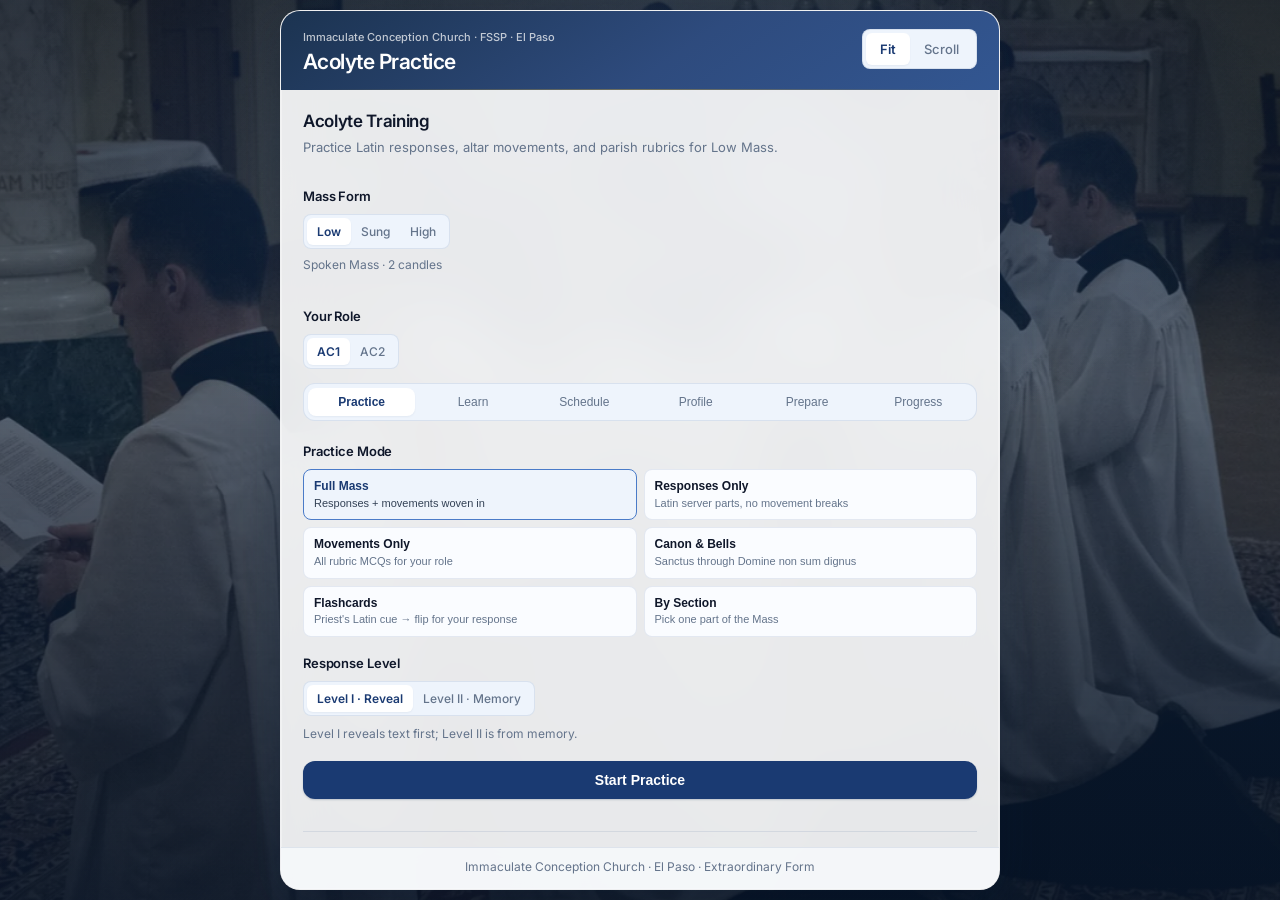
==== index.html @ 191e9c74 "Flashcards: priest first, lightbulb two-word hint Show the priest Latin cue on the front; flip for t" ====
<!DOCTYPE html>
<html lang="en" class="layout-fit">
<head>
<meta charset="UTF-8">
<meta name="viewport" content="width=device-width, initial-scale=1.0">
<script>
(function(){
  try{
    var root = document.documentElement;
    root.classList.remove('layout-fit','layout-scroll');
    root.classList.add(localStorage.getItem('altar_layoutScroll') === '1' ? 'layout-scroll' : 'layout-fit');
  }catch(e){}
})();
</script>
<title>Acolyte Practice — Immaculate Conception · El Paso</title>
<meta name="theme-color" content="#004C99">
<meta name="description" content="Acolyte training for Immaculate Conception Church · FSSP · El Paso — practice Latin responses, movements, and parish rubrics.">
<link rel="icon" href="favicon.svg" type="image/svg+xml">
<link rel="icon" href="favicon-32.png" sizes="32x32" type="image/png">
<link rel="apple-touch-icon" href="apple-touch-icon.png">
<link rel="preconnect" href="https://fonts.googleapis.com">
<link rel="preconnect" href="https://fonts.gstatic.com" crossorigin>
<link href="https://fonts.googleapis.com/css2?family=EB+Garamond:ital,wght@0,400;0,500;0,600;1,400&family=Inter:wght@400;500;600;700&display=swap" rel="stylesheet">
<style>
  :root{
    --navy:#1a3a72;
    --navy-deep:#0f2847;
    --blue:#4a7bc8;
    --blue-muted:rgba(74,123,200,.14);
    --blue-subtle:#eef4fc;
    --gold:#c4a035;
    --gold-soft:rgba(196,160,53,.12);
    --bg-base:#eef3fa;
    --surface:#fff;
    --surface-raised:#fafcff;
    --border:rgba(26,58,114,.1);
    --border-strong:rgba(26,58,114,.18);
    --text:#0f172a;
    --text-secondary:#334155;
    --text-muted:#64748b;
    --primary:var(--navy);
    --primary-hover:#153060;
    --primary-soft:var(--blue-subtle);
    --success:#059669;
    --warning:#d97706;
    --danger:#dc2626;
    --font:"Inter",system-ui,-apple-system,"Segoe UI",Roboto,sans-serif;
    --font-latin:"EB Garamond",Georgia,serif;
    --max:720px;
    --radius:12px;
    --radius-sm:8px;
    --radius-lg:16px;
    --radius-xl:20px;
    --shadow-sm:0 1px 2px rgba(15,40,71,.05);
    --shadow:0 4px 24px rgba(15,40,71,.07),0 1px 3px rgba(15,40,71,.04);
    --ease:cubic-bezier(.4,0,.2,1);
    --page:var(--surface);
    --page-warm:var(--surface-raised);
    --page-edge:var(--surface-raised);
    --ink:var(--text);
    --ink-soft:var(--text-muted);
    --rubric:var(--primary);
    --rubric-soft:var(--primary-hover);
    --rubric-deep:var(--primary);
    --ic-blue:var(--primary);
    --ic-blue-light:var(--blue);
    --ic-white:var(--text);
    --border-soft:var(--border);
    --tint:var(--blue-muted);
    --gold-accent:var(--gold);
    --gold-bright:var(--gold);
    --gold-pale:var(--gold-soft);
    --radius-md:var(--radius);
    --radius-pill:999px;
    --font-display:var(--font);
    --font-body:var(--font);
    --shadow-lg:var(--shadow);
  }
  *{box-sizing:border-box;}
  html{-webkit-text-size-adjust:100%;}
  html,body{margin:0;padding:0;}
  html.layout-fit,html.layout-fit body{height:100%;overflow:hidden;}
  html.layout-scroll,html.layout-scroll body{min-height:100dvh;height:auto;overflow-x:hidden;overflow-y:auto;}
  body{
    min-height:100vh;min-height:100dvh;font-family:var(--font);font-size:15px;line-height:1.55;color:var(--text);
    background:var(--navy-deep);
    -webkit-font-smoothing:antialiased;-moz-osx-font-smoothing:grayscale;
  }

  .bg-scene{position:fixed;inset:0;z-index:0;overflow:hidden;pointer-events:none;}
  .bg-photo{
    position:absolute;inset:-8%;
    background-image:url('assets/sanctuary-bg.jpg');
    background-image:image-set(url('assets/sanctuary-bg.webp') type('image/webp'), url('assets/sanctuary-bg.jpg') type('image/jpeg'));
    background-size:cover;background-position:center 35%;
    transform:scale(1.06);will-change:transform;
    animation:bg-drift 36s ease-in-out infinite alternate;
  }
  .bg-overlay{
    position:absolute;inset:0;
    background:
      radial-gradient(ellipse 90% 70% at 50% 15%, rgba(74,123,200,.22), transparent 55%),
      linear-gradient(180deg, rgba(8,22,42,.78) 0%, rgba(15,40,71,.62) 42%, rgba(8,22,42,.88) 100%);
  }
  .bg-overlay::after{
    content:"";position:absolute;inset:0;
    background:radial-gradient(ellipse 100% 100% at 50% 50%, transparent 45%, rgba(8,22,42,.35) 100%);
    opacity:.85;
  }
  @keyframes bg-drift{
    from{transform:scale(1.06) translate3d(0,0,0);}
    to{transform:scale(1.14) translate3d(-1.2%,-1.5%,0);}
  }
  @media (prefers-reduced-motion:reduce){
    .bg-photo{animation:none;transform:scale(1.08);}
  }

  .site-shell{
    position:relative;z-index:1;padding:10px 12px;
    display:flex;justify-content:center;align-items:stretch;box-sizing:border-box;
  }
  html.layout-fit .site-shell{height:100dvh;max-height:100dvh;}
  html.layout-scroll .site-shell{min-height:100dvh;height:auto;max-height:none;padding:20px 16px 32px;}

  .app-frame{
    width:100%;max-width:var(--max);
    display:flex;flex-direction:column;
    background:rgba(255,255,255,.9);
    backdrop-filter:blur(28px) saturate(1.12);
    -webkit-backdrop-filter:blur(28px) saturate(1.12);
    border-radius:var(--radius-xl);
    box-shadow:0 12px 48px rgba(8,22,42,.28),0 0 0 1px rgba(255,255,255,.35) inset;
    border:1px solid rgba(255,255,255,.28);
    overflow:hidden;
  }
  html.layout-fit .app-frame{height:100%;max-height:100%;}
  html.layout-scroll .app-frame{height:auto;max-height:none;}

  .site-header{
    background:linear-gradient(145deg,rgba(15,40,71,.94) 0%,rgba(26,58,114,.9) 55%,rgba(35,74,138,.92) 100%);
    padding:18px 22px 16px;position:relative;flex-shrink:0;
  }
  .site-header::after{
    content:"";position:absolute;inset-inline:28px;bottom:0;height:1px;
    background:linear-gradient(90deg,transparent,rgba(196,160,53,.45),transparent);
  }
  .site-header-inner,.app-main,.site-footer{max-width:none;margin:0;width:100%;}
  .header-row{display:flex;justify-content:space-between;align-items:flex-start;gap:12px;}
  .layout-toggle{padding:2px;background:rgba(255,255,255,.12);border-color:rgba(255,255,255,.2);}
  .layout-toggle button{
    padding:5px 10px;font-size:11px;font-weight:500;color:rgba(255,255,255,.72);
    background:transparent;border:none;border-radius:6px;cursor:pointer;font-family:var(--font);
    transition:all .15s var(--ease);
  }
  .layout-toggle button:hover{color:#fff;}
  .layout-toggle button.active{background:rgba(255,255,255,.18);color:#fff;font-weight:600;}
  .layout-toggle button:focus-visible{outline:2px solid rgba(255,255,255,.6);outline-offset:2px;}

  .app-main{padding:18px 22px;overflow-x:hidden;-webkit-overflow-scrolling:touch;}
  html.layout-fit .app-main{flex:1;min-height:0;overflow-y:auto;}
  html.layout-scroll .app-main{flex:1;min-height:0;overflow-y:visible;padding:28px;}
  .site-footer{
    padding:10px 18px 12px;font-size:12px;color:var(--text-muted);text-align:center;
    border-top:1px solid var(--border);background:rgba(250,252,255,.72);flex-shrink:0;
  }

  .site-eyebrow{margin:0 0 4px;font-size:11px;font-weight:500;color:rgba(255,255,255,.72);}
  .brand h1{margin:0;font-size:1.3125rem;font-weight:600;letter-spacing:-.025em;color:#fff;line-height:1.15;}

  .missal-wrap{width:100%;}
  .ribbon{display:none;}
  .missal{background:transparent;border:none;border-radius:0;padding:0;box-shadow:none;}
  .home-view{width:100%;}
  html.layout-fit .home-view{display:flex;flex-direction:column;min-height:min(100%,100%);}
  html.layout-fit .home-view .panel-header{margin-bottom:10px;}
  html.layout-fit .home-view .panel-header h2{font-size:1.0625rem;margin-bottom:3px;}
  html.layout-fit .home-view .panel-intro{font-size:13px;line-height:1.4;}
  html.layout-fit .home-view .role-block{margin:8px 0 4px;}
  html.layout-fit .home-view .section-head{margin:12px 0 8px;font-size:13px;}
  html.layout-fit .home-view .home-tabs{margin:10px 0 8px;}
  html.layout-fit .home-view .home-tabs button{padding:7px 10px;font-size:12px;}
  html.layout-fit .home-view .mode-grid{grid-template-columns:repeat(2,1fr);gap:7px;}
  html.layout-fit .home-view .mode-btn{padding:9px 10px;font-size:12px;line-height:1.3;border-radius:var(--radius-sm);}
  html.layout-fit .home-view .mode-btn span{font-size:11px;margin-top:2px;line-height:1.25;}
  html.layout-fit .home-view .seg button{padding:6px 10px;font-size:12px;}
  html.layout-fit .home-view .panel-intro[style]{margin-bottom:8px!important;font-size:12px!important;}
  html.layout-fit .home-view .begin-btn.block{margin-top:10px;padding:11px 18px;font-size:14px;}
  html.layout-fit .home-view .utility-toolbar{margin-top:10px;padding-top:10px;justify-content:center;}
  html.layout-fit .home-view .text-link{font-size:13px;padding:4px 2px;}
  html.layout-fit .home-panel{flex:1;min-height:0;}

  .panel-header{margin-bottom:24px;}
  .panel-header h2{margin:0 0 8px;font-size:1.25rem;font-weight:600;letter-spacing:-.02em;color:var(--text);}
  .panel-intro{margin:0;font-size:15px;color:var(--text-muted);line-height:1.6;}

  .meta-row{
    display:flex;justify-content:space-between;align-items:baseline;gap:16px;
    padding-bottom:14px;margin-bottom:22px;border-bottom:1px solid var(--border);
  }
  .step-count{font-size:12px;font-weight:500;color:var(--text-muted);}
  .section-label{font-size:13px;font-weight:600;color:var(--blue);text-align:right;line-height:1.35;}

  .block{margin-bottom:22px;}
  .role{display:flex;align-items:center;gap:8px;font-size:12px;font-weight:600;color:var(--text-muted);margin-bottom:8px;}
  .role .dot{width:6px;height:6px;border-radius:50%;background:var(--blue);flex-shrink:0;}
  .latin{font-family:var(--font-latin);font-size:1.375rem;line-height:1.55;font-style:italic;color:var(--text);}
  .rubric-note,.translation{font-size:15px;color:var(--text-muted);line-height:1.6;}
  .translation{margin-top:8px;}
  .varies-tag,.info-tag{
    font-size:11px;font-weight:500;color:var(--text-muted);border:1px solid var(--border);
    border-radius:6px;padding:2px 8px;margin-left:8px;vertical-align:middle;background:var(--surface-raised);
  }

  .hear-row{display:flex;align-items:center;gap:10px;margin-top:12px;flex-wrap:wrap;}
  .hear-btn,.mini-btn{
    display:inline-flex;align-items:center;gap:6px;background:var(--surface);border:1px solid var(--border);
    color:var(--text-secondary);border-radius:var(--radius-sm);padding:9px 15px;font-family:var(--font);
    font-size:14px;font-weight:500;cursor:pointer;transition:border-color .15s var(--ease),background .15s var(--ease);
  }
  .hear-btn:hover,.mini-btn:hover{background:var(--surface-raised);border-color:var(--border-strong);}
  .hear-btn:focus-visible,.mini-btn:focus-visible,.begin-btn:focus-visible,.nav-btn:focus-visible,.mode-btn:focus-visible,.section-btn:focus-visible{
    outline:2px solid var(--blue);outline-offset:2px;
  }
  .mini-btn.rec-active{background:var(--danger);color:#fff;border-color:var(--danger);}
  .voice-note{font-size:13px;color:var(--text-muted);}

  .server-block{border-top:1px solid var(--border);padding-top:22px;margin-top:6px;}
  .reveal-wrap{position:relative;}
  .reveal-bar{height:4px;width:100%;background:var(--blue-muted);border-radius:999px;overflow:hidden;margin-bottom:14px;}
  .reveal-bar-fill{height:100%;background:var(--blue);width:100%;transform-origin:left;border-radius:999px;}
  @keyframes shrink{from{transform:scaleX(1);}to{transform:scaleX(0);}}
  .locked-msg{font-style:italic;color:var(--text-muted);font-size:15px;padding:12px 0 6px;text-align:center;}
  .fading{animation:fadeout .45s forwards;}
  @keyframes fadeout{to{opacity:0;height:0;margin:0;padding:0;}}

  .record-row{display:flex;align-items:center;gap:12px;margin-top:18px;flex-wrap:wrap;}
  .rec-btn{
    font-size:14px;font-weight:600;border:none;border-radius:var(--radius-sm);padding:11px 20px;cursor:pointer;
    color:#fff;background:var(--navy);display:inline-flex;align-items:center;gap:8px;
    box-shadow:0 1px 2px rgba(15,40,71,.2);transition:background .15s var(--ease),transform .1s var(--ease);
  }
  .rec-btn:hover:not(:disabled){background:var(--primary-hover);}
  .rec-btn:active:not(:disabled){transform:scale(.98);}
  .rec-btn:disabled{background:#cbd5e1;cursor:not-allowed;}
  .rec-btn.recording{background:var(--danger);}
  .rec-dot{width:8px;height:8px;border-radius:50%;background:#fff;display:inline-block;}
  .timer{font-size:13px;color:var(--text-muted);min-width:44px;font-variant-numeric:tabular-nums;}
  audio{height:36px;max-width:260px;border-radius:var(--radius-sm);}
  .status-chip{font-size:12px;font-weight:500;color:var(--text-muted);}

  .compare-box{margin-top:16px;background:var(--surface-raised);border:1px solid var(--border);border-radius:var(--radius);padding:18px;}
  .compare-label{font-size:12px;font-weight:600;color:var(--text-muted);display:block;margin-bottom:6px;}
  .compare-row{margin-bottom:10px;}
  .compare-latin{font-size:17px;}
  .compare-heard{font-size:15px;color:var(--text-muted);font-style:italic;}
  .w-ok{color:var(--success);}
  .w-miss{color:var(--navy);text-decoration:underline;text-decoration-color:rgba(26,58,114,.25);}
  .score-chip{display:inline-block;font-size:12px;font-weight:600;padding:5px 11px;border-radius:999px;margin-top:6px;}
  .score-good{background:#ecfdf5;color:var(--success);}
  .score-mid{background:#fffbeb;color:var(--warning);}
  .score-low{background:#fef2f2;color:var(--danger);}
  .compare-note{margin-top:12px;font-size:13px;color:var(--text-muted);}

  .nav-row{display:flex;justify-content:space-between;align-items:center;width:100%;margin:24px auto 0;gap:12px;}
  .nav-btn{
    font-size:14px;font-weight:500;background:var(--surface);border:1px solid var(--border);color:var(--text);
    padding:10px 18px;border-radius:var(--radius-sm);cursor:pointer;white-space:nowrap;
    transition:background .15s var(--ease),border-color .15s var(--ease);
  }
  .nav-btn:hover:not(:disabled){background:var(--surface-raised);border-color:var(--border-strong);}
  .nav-btn:disabled{opacity:.4;cursor:not-allowed;}
  .progress-track{flex:1;height:5px;background:var(--blue-muted);border-radius:999px;max-width:240px;overflow:hidden;}
  .progress-fill{height:100%;background:var(--blue);border-radius:999px;transition:width .3s var(--ease);}

  .controls{display:flex;gap:8px;align-items:center;margin-bottom:18px;flex-wrap:wrap;width:100%;}
  .seg{
    display:inline-flex;padding:3px;background:var(--blue-subtle);border-radius:var(--radius-sm);
    border:1px solid var(--border);
  }
  .seg button{
    background:transparent;border:none;color:var(--text-muted);font-family:var(--font);font-size:13px;
    font-weight:500;padding:8px 14px;cursor:pointer;border-radius:6px;transition:all .15s var(--ease);
  }
  .seg button.active{background:var(--surface);color:var(--navy);box-shadow:var(--shadow-sm);font-weight:600;}
  .seg button:not(.active):hover{color:var(--text);}
  .toggle-link{
    font-size:13px;font-weight:500;color:var(--text-muted);cursor:pointer;background:var(--surface);
    border:1px solid var(--border);border-radius:var(--radius-sm);padding:9px 15px;
    transition:all .15s var(--ease);
  }
  .toggle-link.active{color:var(--navy);border-color:rgba(74,123,200,.35);background:var(--blue-subtle);}

  .cover,.summary,.settings-view,.recordpriest-view,.rubric-view,.flash-view,.section-view,.learn-view{width:100%;margin:0 auto;}
  .cover h2,.summary h2,.settings-view h2,.recordpriest-view h2,.rubric-view h2,.flash-view h2,.section-view h2,.learn-view h2,.panel-header h2{
    font-size:1.25rem;font-weight:600;letter-spacing:-.02em;color:var(--text);margin-top:0;
  }
  .cover p,.settings-view p{line-height:1.6;font-size:15px;color:var(--text-secondary);}

  .begin-btn{
    font-size:14px;font-weight:600;background:var(--navy);color:#fff;border:none;border-radius:var(--radius-sm);
    padding:12px 22px;cursor:pointer;margin-top:12px;box-shadow:0 1px 2px rgba(15,40,71,.2);
    transition:background .15s var(--ease),transform .1s var(--ease);
  }
  .begin-btn:hover{background:var(--primary-hover);}
  .begin-btn:active{transform:scale(.98);}
  .begin-btn.ghost{background:var(--surface);border:1px solid var(--border);color:var(--text-secondary);box-shadow:none;}
  .begin-btn.ghost:hover{background:var(--surface-raised);}
  .begin-btn.block{display:block;width:100%;text-align:center;padding:14px 24px;border-radius:var(--radius);font-size:15px;margin-top:16px;}
  .utility-toolbar{display:flex;flex-wrap:wrap;gap:8px;margin-top:24px;padding-top:18px;border-top:1px solid var(--border);}
  .text-link{
    font-size:14px;font-weight:500;color:var(--text-muted);background:none;border:none;padding:10px 4px;
    cursor:pointer;font-family:var(--font);transition:color .15s var(--ease);
  }
  .text-link:hover{color:var(--navy);}

  .summary-item{border-bottom:1px solid var(--border);padding:16px 0;}
  .summary-item:last-child{border-bottom:none;}
  .summary-item .sec{font-size:12px;font-weight:600;color:var(--gold);}
  .summary-item .lat{font-family:var(--font-latin);font-style:italic;margin:6px 0 10px;font-size:16px;}
  .restart-btn{margin-top:20px;width:100%;}

  .field-label{font-size:13px;font-weight:600;color:var(--text-secondary);display:block;margin:18px 0 8px;}
  .section-head{font-size:14px;font-weight:600;color:var(--text);letter-spacing:-.01em;display:block;margin:22px 0 12px;}
  .section-head:first-child{margin-top:0;}
  .text-input{
    width:100%;padding:11px 14px;border:1px solid var(--border);border-radius:var(--radius-sm);
    font-family:var(--font);font-size:15px;background:var(--surface);transition:border-color .15s,box-shadow .15s;
  }
  .text-input:focus{outline:none;border-color:var(--blue);box-shadow:0 0 0 3px rgba(74,123,200,.15);}
  select.text-input{cursor:pointer;}
  .settings-note{font-size:13px;color:var(--text-muted);margin-top:6px;}

  .rp-item{border-bottom:1px solid var(--border);padding:16px 0;}
  .rp-item .sec{font-size:12px;font-weight:600;color:var(--text-muted);}
  .rp-item .lat{font-family:var(--font-latin);font-style:italic;margin:5px 0 12px;font-size:16px;}
  .rp-controls{display:flex;align-items:center;gap:10px;flex-wrap:wrap;}

  .mode-grid{display:grid;grid-template-columns:repeat(2,1fr);gap:10px;margin:0 0 4px;}
  .mode-btn{
    font-size:14px;font-weight:600;background:var(--surface-raised);border:1px solid var(--border);color:var(--text);
    border-radius:var(--radius);padding:15px 16px;cursor:pointer;text-align:left;line-height:1.45;
    transition:border-color .15s var(--ease),background .15s var(--ease),transform .1s var(--ease);
  }
  .mode-btn:hover{border-color:rgba(74,123,200,.3);background:var(--surface);}
  .mode-btn:active{transform:scale(.985);}
  .mode-btn.active{
    border-color:var(--blue);background:var(--blue-subtle);color:var(--navy);
  }
  .mode-btn span{display:block;font-size:13px;font-weight:400;color:var(--text-muted);margin-top:5px;line-height:1.4;}
  .mode-btn.active span{color:var(--text-secondary);}
  .mode-btn.disabled,.mode-btn:disabled{opacity:.45;cursor:not-allowed;pointer-events:none;}

  .mode-grid.mode-grid-merge .mode-btn:not(.role-pop-out){
    transition:transform .48s cubic-bezier(.34,1.2,.64,1), opacity .48s ease;
  }
  .practice-resp-only{transform-origin:center center;overflow:hidden;}
  .practice-resp-only.role-pop-out{
    animation:rolePopOut .48s cubic-bezier(.4,0,.2,1) forwards;
    pointer-events:none;z-index:1;
  }
  .practice-resp-only.role-pop-in{
    animation:rolePopIn .52s cubic-bezier(.34,1.25,.64,1) forwards;
  }
  @keyframes rolePopOut{
    0%{opacity:1;transform:scale(1);filter:blur(0);max-height:140px;}
    38%{opacity:1;transform:scale(1.08);filter:blur(0);}
    100%{opacity:0;transform:scale(.7);filter:blur(8px);max-height:0;margin:0!important;padding-top:0!important;padding-bottom:0!important;border-width:0;}
  }
  @keyframes rolePopIn{
    0%{opacity:0;transform:scale(.65);filter:blur(8px);max-height:0;}
    55%{opacity:1;transform:scale(1.06);filter:blur(0);max-height:140px;}
    100%{opacity:1;transform:scale(1);filter:blur(0);max-height:200px;}
  }
  #levelBlock.level-collapsed{max-height:0!important;opacity:0;margin:0!important;padding:0!important;pointer-events:none;overflow:hidden;}

  .home-tabs{
    display:flex;gap:4px;margin:24px 0;padding:4px;background:var(--blue-subtle);
    border-radius:var(--radius);border:1px solid var(--border);overflow-x:auto;-webkit-overflow-scrolling:touch;
  }
  .home-tabs button{
    flex:1;min-width:max-content;background:transparent;border:none;border-radius:var(--radius-sm);
    font-size:13px;font-weight:500;padding:10px 14px;cursor:pointer;color:var(--text-muted);white-space:nowrap;
    transition:all .15s var(--ease);
  }
  .home-tabs button:hover{color:var(--text);}
  .home-tabs button.active{
    background:var(--surface);color:var(--navy);font-weight:600;box-shadow:var(--shadow-sm);
  }

  .role-block{margin:14px 0 6px;}
  .role-block .field-label{margin-top:0;}
  .role-seg{flex-wrap:wrap;}
  .role-seg button{flex:1 1 auto;min-width:fit-content;font-size:13px;padding:8px 12px;}

  .rubric-item{border-bottom:1px solid var(--border);padding:16px 0;}
  .rubric-item .sec{font-size:12px;font-weight:600;color:var(--text-muted);}
  .rubric-item .q{font-size:15px;margin:6px 0 4px;}
  .rubric-item .ans{font-size:14px;color:var(--blue);font-weight:500;}
  .rubric-item .exp{font-size:13px;color:var(--text-muted);margin-top:4px;}

  .flash-card{
    min-height:200px;display:flex;flex-direction:column;justify-content:center;align-items:center;text-align:center;
    cursor:pointer;padding:32px 24px 28px;border:1px solid var(--border);border-radius:var(--radius-lg);
    background:var(--surface-raised);margin:18px 0;transition:box-shadow .15s var(--ease);position:relative;
  }
  .flash-card:hover{box-shadow:var(--shadow-sm);}
  .flash-card-head{display:flex;align-items:center;justify-content:center;gap:10px;width:100%;margin-bottom:14px;flex-wrap:wrap;}
  .flash-card .hint{font-size:12px;font-weight:600;color:var(--text-muted);margin:0;}
  .flash-hint-btn{
    flex-shrink:0;width:36px;height:36px;border-radius:50%;border:1px solid var(--border);
    background:var(--surface);cursor:pointer;font-size:18px;line-height:1;display:flex;align-items:center;justify-content:center;
    transition:background .15s var(--ease),border-color .15s var(--ease),transform .1s var(--ease);
  }
  .flash-hint-btn:hover{background:var(--gold-subtle, rgba(201,162,39,.12));border-color:var(--gold);}
  .flash-hint-btn.active{background:var(--gold-subtle, rgba(201,162,39,.18));border-color:var(--gold);box-shadow:0 0 0 2px rgba(201,162,39,.25);}
  .flash-hint-btn:active{transform:scale(.94);}
  .flash-hint-reveal{
    margin-top:14px;padding:10px 14px;border-radius:var(--radius-sm);
    background:var(--blue-subtle);border:1px dashed rgba(74,123,200,.35);font-size:14px;color:var(--navy);max-width:100%;
  }
  .flash-hint-reveal .flash-hint-label{font-size:11px;font-weight:600;text-transform:uppercase;letter-spacing:.04em;color:var(--text-muted);margin-bottom:4px;}
  .flash-hint-reveal .flash-hint-latin{font-family:var(--font-latin);font-size:1.125rem;font-style:italic;}
  .flash-card .main{font-family:var(--font-latin);font-size:1.3125rem;line-height:1.5;max-width:100%;}

  .flash-nav{display:flex;justify-content:space-between;align-items:center;margin-top:16px;gap:10px;}
  .section-list{display:flex;flex-direction:column;gap:8px;margin:14px 0;}
  .section-btn{
    font-size:15px;text-align:left;font-weight:500;background:var(--surface);border:1px solid var(--border);
    border-radius:var(--radius-sm);padding:14px 16px;cursor:pointer;color:var(--text);
    transition:background .15s var(--ease),border-color .15s var(--ease);
  }
  .section-btn:hover{background:var(--surface-raised);border-color:var(--border-strong);}

  .guide-item{border-bottom:1px solid var(--border);padding:16px 0;}
  .guide-item.guide-movement{
    background:var(--surface-raised);margin:0 -4px;padding:16px;border-radius:var(--radius);
    border:1px solid var(--border);margin-bottom:10px;
  }
  .guide-scroll{max-height:70vh;overflow-y:auto;padding-right:4px;scrollbar-width:thin;}

  .glossary-row{border-bottom:1px solid var(--border);padding:14px 0;}
  .glossary-row .lat{font-family:var(--font-latin);font-size:17px;font-style:italic;}
  .glossary-row .eng{font-size:14px;color:var(--text-muted);}
  .glossary-row .when{font-size:12px;color:var(--text-muted);font-weight:500;margin-top:4px;}

  .bell-row{display:flex;gap:14px;border-bottom:1px solid var(--border);padding:14px 0;align-items:flex-start;}
  .bell-row .moment{flex:1;font-size:15px;}
  .bell-row .action{flex:1;font-size:14px;color:var(--blue);font-weight:500;}

  .check-row{
    display:flex;align-items:flex-start;gap:12px;padding:12px 8px;border-bottom:1px solid var(--border);
    cursor:pointer;border-radius:var(--radius-sm);margin:0 -8px;transition:background .15s var(--ease);
  }
  .check-row:hover{background:var(--surface-raised);}
  .check-row input{margin-top:4px;accent-color:var(--navy);width:18px;height:18px;cursor:pointer;}
  .check-row label{cursor:pointer;font-size:15px;flex:1;}
  .check-row.done label{color:var(--text-muted);text-decoration:line-through;}

  .stat-block{
    margin:14px 0;padding:18px;background:var(--surface-raised);border-radius:var(--radius);
    border:1px solid var(--border);
  }
  .stat-block .label{font-size:12px;font-weight:600;color:var(--text-muted);}
  .stat-block .value{font-size:1.625rem;color:var(--text);margin-top:6px;font-weight:600;letter-spacing:-.02em;}
  .stat-bar{height:6px;background:var(--blue-muted);border-radius:999px;margin-top:10px;overflow:hidden;}
  .stat-bar-fill{height:100%;background:var(--blue);border-radius:999px;transition:width .35s var(--ease);}
  .weak-item{display:flex;justify-content:space-between;align-items:center;padding:12px 0;border-bottom:1px solid var(--border);gap:12px;}
  .weak-item .lat{font-family:var(--font-latin);font-size:14px;font-style:italic;flex:1;}

  .phonetic{font-size:14px;color:var(--text-muted);margin-top:6px;}
  .ref-block{margin:14px 0;}
  .ref-table{width:100%;border-collapse:collapse;font-size:14px;}
  .ref-table th,.ref-table td{border-bottom:1px solid var(--border);padding:10px 8px;text-align:left;vertical-align:top;}
  .ref-table th{font-size:12px;font-weight:600;color:var(--text-muted);}
  .lesson-body{white-space:pre-wrap;font-size:15px;line-height:1.65;margin:14px 0;}
  .source-note{font-size:13px;color:var(--text-muted);margin-bottom:16px;padding-bottom:14px;border-bottom:1px solid var(--border);}

  .sched-card{
    border:1px solid var(--border);border-radius:var(--radius);padding:18px;margin-bottom:12px;
    background:var(--surface);transition:box-shadow .15s var(--ease);
  }
  .sched-card:hover{box-shadow:var(--shadow-sm);}
  .sched-card.mine{border-color:rgba(74,123,200,.35);background:var(--blue-subtle);}
  .sched-card.trade-offer{border-color:rgba(217,119,6,.35);}
  .sched-head{margin-bottom:10px;}
  .sched-date{font-size:15px;font-weight:600;color:var(--text);letter-spacing:-.01em;}
  .sched-meta{font-size:13px;color:var(--text-muted);margin-top:3px;}
  .slot-row{display:flex;align-items:center;justify-content:space-between;gap:10px;padding:10px 0;border-top:1px solid var(--border);}
  .slot-row:first-of-type{border-top:none;}
  .slot-label{font-size:12px;font-weight:600;color:var(--text-muted);min-width:36px;}
  .slot-name{flex:1;font-size:15px;}
  .slot-open{color:var(--text-muted);font-style:italic;}
  .slot-trade{font-size:12px;color:var(--warning);font-weight:600;}
  .slot-actions{display:flex;flex-wrap:wrap;gap:8px;justify-content:flex-end;}

  .profile-header{text-align:center;margin-bottom:24px;}
  .profile-avatar{
    width:80px;height:80px;border-radius:50%;background:linear-gradient(145deg,var(--navy),var(--blue));
    color:#fff;font-size:1.375rem;font-weight:600;margin:0 auto 14px;overflow:hidden;
    display:flex;align-items:center;justify-content:center;box-shadow:0 4px 12px rgba(15,40,71,.15);
  }
  .profile-avatar img{width:100%;height:100%;object-fit:cover;}
  .avatar-picker{display:block;cursor:pointer;margin:0 auto 8px;width:fit-content;}
  .avatar-picker input{display:none;}
  .avatar-hint{font-size:13px;color:var(--text-muted);display:block;margin-top:6px;}
  .admin-form{
    display:grid;gap:10px;margin-bottom:16px;padding:18px;background:var(--surface-raised);
    border-radius:var(--radius);border:1px solid var(--border);
  }
  .admin-form input,.admin-form select{
    padding:11px 14px;border:1px solid var(--border);border-radius:var(--radius-sm);
    font-family:var(--font);font-size:15px;background:var(--surface);
  }
  .admin-form label{font-size:12px;font-weight:600;color:var(--text-muted);}
  .mini-btn.admin{background:var(--navy);color:#fff;border-color:var(--navy);}
  .points-badge{
    display:inline-block;background:var(--gold-soft);color:#8a6918;font-size:13px;font-weight:600;
    padding:5px 14px;border-radius:999px;margin-top:10px;border:1px solid rgba(196,160,53,.25);
  }
  .sched-subtabs{display:flex;gap:6px;margin-bottom:14px;flex-wrap:wrap;}
  .sched-subtabs button{
    font-size:13px;font-weight:500;padding:8px 14px;border:1px solid var(--border);
    border-radius:999px;background:var(--surface);cursor:pointer;color:var(--text-muted);
    transition:all .15s var(--ease);
  }
  .sched-subtabs button.active{background:var(--navy);color:#fff;border-color:var(--navy);}

  .mq-opt{border-radius:var(--radius-sm)!important;}

  @media (max-width:600px){
    html.layout-fit .site-shell{padding:8px 10px;}
    html.layout-scroll .site-shell{padding:12px 12px 24px;}
    .site-header{padding:14px 16px 12px;}
    .site-header::after{inset-inline:16px;}
    html.layout-fit .app-main{padding:14px 16px;}
    html.layout-scroll .app-main{padding:20px 16px;}
    .mode-grid{grid-template-columns:1fr;}
    html.layout-fit .home-view .mode-grid{grid-template-columns:repeat(2,1fr);}
    .latin{font-size:1.2rem;}
    .meta-row{flex-direction:column;align-items:flex-start;gap:4px;}
    .section-label{text-align:left;}
    .brand h1{font-size:1.1875rem;}
    .app-frame{border-radius:14px;}
  }
  @media (max-height:740px){
    html.layout-fit .site-header{padding:12px 16px 10px;}
    html.layout-fit .site-eyebrow{font-size:10px;}
    html.layout-fit .brand h1{font-size:1.125rem;}
    html.layout-fit .app-main{padding:12px 14px;}
    html.layout-fit .home-view .panel-header{display:none;}
    html.layout-fit .home-view .home-tabs{margin:6px 0;}
    html.layout-fit .home-view .mode-btn{padding:7px 8px;font-size:11px;}
    html.layout-fit .home-view .mode-btn span{font-size:10px;}
    html.layout-fit .home-view .section-head{margin:8px 0 6px;}
    html.layout-fit .site-footer{padding:8px 14px;font-size:11px;}
  }
</style>
</head>
<body>

<div class="bg-scene" aria-hidden="true">
  <div class="bg-photo" id="bgPhoto"></div>
  <div class="bg-overlay"></div>
</div>

<div class="site-shell">
<div class="app-frame">
<header class="site-header">
  <div class="site-header-inner">
    <div class="header-row">
      <div class="brand">
        <p class="site-eyebrow">Immaculate Conception Church · FSSP · El Paso</p>
        <h1>Acolyte Practice</h1>
      </div>
      <div class="seg layout-toggle" role="group" aria-label="Page layout">
        <button type="button" data-layout="fit" id="layoutFitBtn">Fit</button>
        <button type="button" data-layout="scroll" id="layoutScrollBtn">Scroll</button>
      </div>
    </div>
  </div>
</header>

<main id="app" class="app-main"></main>

<footer class="site-footer">
  Immaculate Conception Church · El Paso · Extraordinary Form
</footer>
</div>
</div>

<script src="schedule-local.js"></script>
<script src="data/obrien-data.js"></script>
<script src="data/mass-forms-data.js"></script>
<script>
const app = document.getElementById('app');

function showBootError(title, detail){
  app.innerHTML = `<div class="cover"><div class="missal"><h2>${title}</h2><p style="color:var(--ink-soft);">${detail}</p><p style="color:var(--ink-soft); font-size:14px; margin-top:16px;">If you maintain this site, ensure <code>data/obrien-data.js</code> and <code>schedule-local.js</code> are deployed alongside <code>index.html</code>.</p></div></div>`;
}

if(typeof initScheduleBackend !== 'function'){
  showBootError('App failed to load', 'Missing <strong>schedule-local.js</strong> (could not find <code>initScheduleBackend</code>).');
  throw new Error('Missing schedule-local.js');
}
if(typeof O_BRIEN_MOVEMENTS === 'undefined'){
  showBootError('App failed to load', 'Missing <strong>data/obrien-data.js</strong> (could not find <code>O_BRIEN_MOVEMENTS</code>).');
  throw new Error('Missing data/obrien-data.js');
}
if(typeof getMovementsForForm !== 'function'){
  showBootError('App failed to load', 'Missing <strong>data/mass-forms-data.js</strong> (could not find <code>getMovementsForForm</code>).');
  throw new Error('Missing mass-forms-data.js');
}

/* ============ FULL MASS SEQUENCE (server's parts) ============ */
const STEPS = [
{section:"Sign of the Cross", priest:"In nómine Patris, et Fílii, et Spíritus Sancti.", priestT:"In the name of the Father, and of the Son, and of the Holy Ghost.",
 server:"Amen.", serverT:"Amen."},

{section:"Psalm 42 — Judica Me", priest:"Introíbo ad altáre Dei.", priestT:"I will go in unto the altar of God.",
 server:"Ad Deum qui lætíficat juventútem meam.", serverT:"To God, who giveth joy to my youth."},

{section:"Psalm 42 — Judica Me", priest:"Júdica me, Deus, et discérne causam meam de gente non sancta: ab hómine iníquo et dolóso érue me.", priestT:"Judge me, O God, and distinguish my cause from the nation that is not holy.",
 server:"Quia tu es, Deus, fortitúdo mea: quare me repulísti, et quare tristis incédo, dum afflígit me inimícus?", serverT:"For Thou, O God, art my strength: why hast Thou cast me off?"},

{section:"Psalm 42 — Judica Me", priest:"Emítte lucem tuam, et veritátem tuam: ipsa me deduxérunt, et adduxérunt in montem sanctum tuum, et in tabernácula tua.", priestT:"Send forth Thy light and Thy truth: they have led me to Thy holy hill.",
 server:"Et introíbo ad altáre Dei: ad Deum qui lætíficat juventútem meam.", serverT:"And I will go in unto the altar of God: to God, who giveth joy to my youth."},

{section:"Psalm 42 — Judica Me", priest:"Confitébor tibi in cíthara, Deus, Deus meus: quare tristis es, ánima mea? et quare contúrbas me?", priestT:"I will praise Thee upon the harp, O God: why art thou sad, my soul?",
 server:"Spera in Deo, quóniam adhuc confitébor illi: salutáre vultus mei, et Deus meus.", serverT:"Hope in God, for I will still praise Him: who is the salvation of my countenance."},

{section:"Psalm 42 — Judica Me", priest:"Glória Patri, et Fílio, et Spirítui Sancto.", priestT:"Glory be to the Father, and to the Son, and to the Holy Ghost.",
 server:"Sicut erat in princípio, et nunc, et semper: et in sǽcula sæculórum. Amen.", serverT:"As it was in the beginning, is now, and ever shall be, world without end. Amen."},

{section:"Psalm 42 — Judica Me", priest:"Introíbo ad altáre Dei.", priestT:"I will go in unto the altar of God.",
 server:"Ad Deum qui lætíficat juventútem meam.", serverT:"To God, who giveth joy to my youth."},

{section:"Versicle", priest:"Adjutórium nostrum in nómine Dómini.", priestT:"Our help is in the name of the Lord.",
 server:"Qui fecit cælum et terram.", serverT:"Who made heaven and earth."},

{section:"Confiteor", priest:"Confíteor Deo omnipoténti, beátæ Maríæ semper Vírgini, beáto Michaéli Archángelo, beáto Joánni Baptístæ, sanctis Apóstolis Petro et Paulo, ómnibus Sanctis, et vobis fratres: quia peccávi nimis cogitatióne, verbo et ópere: mea culpa, mea culpa, mea máxima culpa. Ideo precor beátam Maríam semper Vírginem, beátum Michaélem Archángelum, beátum Joánnem Baptístam, sanctos Apóstolos Petrum et Paulum, omnes Sanctos, et vos fratres, oráre pro me ad Dóminum Deum nostrum.",
 priestT:"I confess to almighty God... that I have sinned exceedingly... and you, brethren, to pray for me to the Lord our God.",
 server:"Misereátur tui omnípotens Deus, et, dimíssis peccátis tuis, perdúcat te ad vitam ætérnam.", serverT:"May almighty God have mercy on thee, forgive thee thy sins, and bring thee to life everlasting."},

{section:"Confiteor", priest:"Amen.", priestT:"Amen.",
 server:"Confíteor Deo omnipoténti, beátæ Maríæ semper Vírgini, beáto Michaéli Archángelo, beáto Joánni Baptístæ, sanctis Apóstolis Petro et Paulo, ómnibus Sanctis, et tibi pater: quia peccávi nimis cogitatióne, verbo et ópere: mea culpa, mea culpa, mea máxima culpa. Ideo precor beátam Maríam semper Vírginem, beátum Michaélem Archángelum, beátum Joánnem Baptístam, sanctos Apóstolos Petrum et Paulum, omnes Sanctos, et te pater, oráre pro me ad Dóminum Deum nostrum.",
 serverT:"I confess to almighty God... and to thee, father, that I have sinned exceedingly... and thee, father, to pray for me to the Lord our God."},

{section:"Confiteor", priest:"Misereátur vestri omnípotens Deus, et, dimíssis peccátis vestris, perdúcat vos ad vitam ætérnam.", priestT:"May almighty God have mercy upon you, forgive you your sins, and bring you to life everlasting.",
 server:"Amen.", serverT:"Amen."},

{section:"Confiteor", priest:"Indulgéntiam, absolutiónem, et remissiónem peccatórum nostrórum tríbuat nobis omnípotens et miséricors Dóminus.", priestT:"May the almighty and merciful Lord grant us pardon, absolution, and remission of our sins.",
 server:"Amen.", serverT:"Amen."},

{section:"Versicles Before the Altar", priest:"Deus, tu convérsus vivificábis nos.", priestT:"Thou wilt turn again, O God, and quicken us.",
 server:"Et plebs tua lætábitur in te.", serverT:"And Thy people shall rejoice in Thee."},

{section:"Versicles Before the Altar", priest:"Osténde nobis, Dómine, misericórdiam tuam.", priestT:"Show us, O Lord, Thy mercy.",
 server:"Et salutáre tuum da nobis.", serverT:"And grant us Thy salvation."},

{section:"Versicles Before the Altar", priest:"Dómine, exáudi oratiónem meam.", priestT:"O Lord, hear my prayer.",
 server:"Et clamor meus ad te véniat.", serverT:"And let my cry come unto Thee."},

{section:"Versicles Before the Altar", priest:"Dóminus vobíscum.", priestT:"The Lord be with you.",
 server:"Et cum spíritu tuo.", serverT:"And with thy spirit."},

{section:"Collect (at the foot of the altar)", priest:"Orémus. Aufer a nobis, quǽsumus, Dómine, iniquitátes nostras: ut ad Sancta sanctórum puris mereámur méntibus introíre. Per Christum Dóminum nostrum.", priestT:"Let us pray. Take away from us our iniquities, that we may enter with pure minds into the Holy of Holies.",
 server:"Amen.", serverT:"Amen.", priestOnly:true},

{section:"Collect (at the foot of the altar)", priest:"Orámus te, Dómine, per mérita Sanctórum tuórum, quorum relíquiæ hic sunt, et ómnium Sanctórum: ut indulgére dignéris ómnia peccáta mea.", priestT:"We beseech Thee, O Lord, by the merits of Thy Saints, to forgive me all my sins.",
 server:"Amen.", serverT:"Amen.", priestOnly:true},

{section:"Kyrie", priest:"Kýrie, eléison. Kýrie, eléison. Kýrie, eléison. Christe, eléison. Christe, eléison. Christe, eléison. Kýrie, eléison. Kýrie, eléison. Kýrie, eléison.", priestT:"Lord, have mercy (×3). Christ, have mercy (×3). Lord, have mercy (×3).",
 server:"Kýrie, eléison. Kýrie, eléison. Kýrie, eléison. Christe, eléison. Christe, eléison. Christe, eléison. Kýrie, eléison. Kýrie, eléison. Kýrie, eléison.", serverT:"Lord, have mercy (×3). Christ, have mercy (×3). Lord, have mercy (×3)."},

{section:"Gloria", priest:"(The Gloria is sung or recited by the Priest when prescribed.)", priestT:"Glory to God in the highest… (when said)", varies:true,
 server:"Et cum spíritu tuo.", serverT:"And with thy spirit.", note:"Respond after Dominus vobiscum following the Gloria."},

{section:"Before the Collect of the Day", priest:"Dóminus vobíscum.", priestT:"The Lord be with you.",
 server:"Et cum spíritu tuo.", serverT:"And with thy spirit."},

{section:"The Collect", priest:"Orémus. [The Collect of the day is prayed here — its text varies.] ...Per ómnia sǽcula sæculórum.", priestT:"Let us pray. [Collect of the day] ...world without end.", varies:true,
 server:"Amen.", serverT:"Amen."},

{section:"Epistle", priest:"[The Epistle is read — its text varies by day.]", priestT:"[Epistle of the day]", varies:true,
 server:"Deo grátias.", serverT:"Thanks be to God."},

{section:"Before the Gospel", priest:"Dóminus vobíscum.", priestT:"The Lord be with you.",
 server:"Et cum spíritu tuo.", serverT:"And with thy spirit."},

{section:"Gospel", priest:"Sequéntia sancti Evangélii secúndum [N].", priestT:"The continuation of the holy Gospel according to [N].", varies:true,
 server:"Glória tibi, Dómine.", serverT:"Glory be to Thee, O Lord."},

{section:"After the Gospel", priest:"(End of the Gospel)", priestT:"(End of the Gospel)",
 server:"Laus tibi, Christe.", serverT:"Praise to Thee, O Christ."},

{section:"Credo", priest:"(The Creed is intoned by the Priest at the middle of the altar.)", priestT:"(intoned)",
 server:"Credo in unum Deum, Patrem omnipoténtem, factórem cæli et terræ, visibílium ómnium, et invisibílium. Et in unum Dóminum Jesum Christum, Fílium Dei unigénitum. Et ex Patre natum ante ómnia sǽcula. Deum de Deo, lumen de lúmine, Deum verum de Deo vero. Génitum, non factum, consubstantiálem Patri: per quem ómnia facta sunt. Qui propter nos hómines, et propter nostram salútem descéndit de cælis. Et incarnátus est de Spíritu Sancto ex María Vírgine: et homo factus est. Crucifíxus étiam pro nobis: sub Póntio Piláto passus, et sepúltus est. Et resurréxit tértia die, secúndum Scriptúras. Et ascéndit in cælum: sedet ad déxteram Patris. Et íterum ventúrus est cum glória judicáre vivos, et mórtuos: cujus regni non erit finis. Et in Spíritum Sanctum, Dóminum, et vivificántem: qui ex Patre, Filióque procédit. Qui cum Patre, et Fílio simul adorátur, et conglorificátur: qui locútus est per Prophétas. Et unam sanctam cathólicam et apostólicam Ecclésiam. Confíteor unum baptísma in remissiónem peccatórum. Et expécto resurrectiónem mórtuorum. Et vitam ventúri sǽculi. Amen.",
 serverT:"I believe in one God, the Father almighty... and the life of the world to come. Amen.", referenceOnly:true},

{section:"Before the Offertory", priest:"Dóminus vobíscum.", priestT:"The Lord be with you.",
 server:"Et cum spíritu tuo.", serverT:"And with thy spirit."},

{section:"Offertory — Oráte Fratres", priest:"Oráte, fratres: ut meum ac vestrum sacrifícium acceptábile fiat apud Deum Patrem omnipoténtem.", priestT:"Pray, brethren, that my sacrifice and yours may be acceptable to God the Father almighty.",
 server:"Suscípiat Dóminus sacrifícium de mánibus tuis ad laudem et glóriam nóminis sui, ad utilitátem quoque nostram, totiúsque Ecclésiæ suæ sanctæ.", serverT:"May the Lord receive the sacrifice from thy hands, to the praise and glory of His name, to our benefit and that of all His holy Church."},

{section:"Secret", priest:"[The Secret prayer is said silently, ending aloud:] ...Per ómnia sǽcula sæculórum.", priestT:"[Secret of the day, ending] ...world without end.", varies:true,
 server:"Amen.", serverT:"Amen.", priestOnly:true},

{section:"Preface", priest:"Dóminus vobíscum.", priestT:"The Lord be with you.",
 server:"Et cum spíritu tuo.", serverT:"And with thy spirit."},

{section:"Preface", priest:"Sursum corda.", priestT:"Lift up your hearts.",
 server:"Habémus ad Dóminum.", serverT:"We have lifted them up unto the Lord."},

{section:"Preface", priest:"Grátias agámus Dómino Deo nostro.", priestT:"Let us give thanks to the Lord our God.",
 server:"Dignum et justum est.", serverT:"It is meet and just."},

{section:"Sanctus", priest:"(The Priest concludes the Preface aloud and continues the Canon in silence.)", priestT:"(silent Canon begins)",
 server:"Sánctus, Sánctus, Sánctus, Dóminus Deus Sábaoth. Pleni sunt cæli et terra glória tua. Hosánna in excélsis. Benedíctus qui venit in nómine Dómini. Hosánna in excélsis.", serverT:"Holy, Holy, Holy, Lord God of Hosts. Heaven and earth are full of Thy glory. Hosanna in the highest. Blessed is He who cometh in the name of the Lord. Hosanna in the highest.", referenceOnly:true},

{section:"End of the Canon", priest:"(The Priest, having consecrated in silence, concludes aloud:) ...Per ómnia sǽcula sæculórum.", priestT:"(silent Canon, then aloud) ...world without end.",
 server:"Amen.", serverT:"Amen."},

{section:"Pater Noster", priest:"Pater noster, qui es in cælis: sanctificétur nomen tuum: advéniat regnum tuum: fiat volúntas tua, sicut in cælo, et in terra. Panem nostrum quotidiánum da nobis hódie: et dimítte nobis débita nostra, sicut et nos dimíttimus debitóribus nostris. Et ne nos indúcas in tentatiónem.", priestT:"Our Father, who art in heaven... and lead us not into temptation.",
 server:"Sed líbera nos a malo.", serverT:"But deliver us from evil."},

{section:"Pater Noster", priest:"(The Priest continues silently, then concludes aloud:) ...Per ómnia sǽcula sæculórum.", priestT:"(silent embolism, then aloud) ...world without end.",
 server:"Amen.", serverT:"Amen.", priestOnly:true},

{section:"Pax Domini", priest:"Pax Dómini sit semper vobíscum.", priestT:"May the peace of the Lord be always with you.",
 server:"Et cum spíritu tuo.", serverT:"And with thy spirit."},

{section:"Agnus Dei", priest:"(Said by the Priest bowing before the Blessed Sacrament.)", priestT:"(said quietly)",
 server:"Agnus Dei, qui tollis peccáta mundi: miserére nobis. Agnus Dei, qui tollis peccáta mundi: miserére nobis. Agnus Dei, qui tollis peccáta mundi: dona nobis pacem.", serverT:"Lamb of God, who takest away the sins of the world: have mercy on us (x2)... grant us peace.", referenceOnly:true},

{section:"Domine, non sum dignus", priest:"Ecce Agnus Dei, ecce qui tollit peccáta mundi.", priestT:"Behold the Lamb of God, behold Him who taketh away the sins of the world.",
 server:"Dómine, non sum dignus, ut intres sub tectum meum: sed tantum dic verbo, et sanábitur ánima mea. (Said three times.)", serverT:"Lord, I am not worthy that Thou shouldst enter under my roof: but only say the word, and my soul shall be healed."},

{section:"Before the Postcommunion", priest:"Dóminus vobíscum.", priestT:"The Lord be with you.",
 server:"Et cum spíritu tuo.", serverT:"And with thy spirit."},

{section:"Postcommunion", priest:"Orémus. [The Postcommunion prayer is said here — its text varies.] ...Per ómnia sǽcula sæculórum.", priestT:"[Postcommunion of the day] ...world without end.", varies:true,
 server:"Amen.", serverT:"Amen."},

{section:"Dismissal", priest:"Dóminus vobíscum.", priestT:"The Lord be with you.",
 server:"Et cum spíritu tuo.", serverT:"And with thy spirit."},

{section:"Dismissal", priest:"Ite, missa est.", priestT:"Go, the Mass is ended.",
 server:"Deo grátias.", serverT:"Thanks be to God."},

{section:"Blessing", priest:"Benedícat vos omnípotens Deus, Pater, et Fílius, et Spíritus Sanctus.", priestT:"May almighty God bless you, the Father, and the Son, and the Holy Ghost.",
 server:"Amen.", serverT:"Amen."},

{section:"Last Gospel", priest:"Dóminus vobíscum.", priestT:"The Lord be with you.",
 server:"Et cum spíritu tuo.", serverT:"And with thy spirit."},

{section:"Last Gospel", priest:"Inítium sancti Evangélii secúndum Joánnem.", priestT:"The beginning of the holy Gospel according to John.",
 server:"Glória tibi, Dómine.", serverT:"Glory be to Thee, O Lord."},

{section:"Last Gospel", priest:"In princípio erat Verbum, et Verbum erat apud Deum, et Deus erat Verbum. Hoc erat in princípio apud Deum. Omnia per ipsum facta sunt: et sine ipso factum est nihil, quod factum est: in ipso vita erat, et vita erat lux hóminum: et lux in ténebris lucet, et ténebræ eam non comprehendérunt. Fuit homo missus a Deo, cui nomen erat Joánnes. Hic venit in testimónium, ut testimónium perhibéret de lúmine, ut omnes créderent per illum. Non erat ille lux, sed ut testimónium perhibéret de lúmine. Erat lux vera, quæ illúminat omnem hóminem veniéntem in hunc mundum. In mundo erat, et mundus per ipsum factus est, et mundus eum non cognóvit. In própria venit, et sui eum non recepérunt. Quotquot autem recepérunt eum, dedit eis potestátem fílios Dei fíeri, his qui credunt in nómine ejus. Qui non ex sanguínibus, neque ex voluntáte carnis, neque ex voluntáte viri, sed ex Deo nati sunt. Et Verbum caro factum est, et habitávit in nobis: et vídimus glóriam ejus, glóriam quasi Unigéniti a Patre, plenum grátiæ et veritátis.",
 priestT:"In the beginning was the Word... and we saw His glory, the glory as of the Only-begotten of the Father, full of grace and truth.",
 server:"Deo grátias.", serverT:"Thanks be to God."}
];

/* ============ ACOLYTE MOVEMENTS ============ */
const CANON_MV_IDS = ['ob11','ob12','ob13','ob14','ob15','sm5','hm7','hm8','th5','mc5','t1_4','t2_4'];

const MASS_SECTIONS = [
  {id:'foot', label:'Prayers at the Foot of the Altar', from:0, to:7},
  {id:'confiteor', label:'Confiteor at the Altar', from:8, to:11},
  {id:'altar', label:'Versicles, Kyrie & Collect', from:12, to:22},
  {id:'gospel', label:'Gospel & Creed', from:23, to:26},
  {id:'offertory', label:'Offertory', from:27, to:29},
  {id:'preface', label:'Preface & Sanctus', from:30, to:33},
  {id:'canon', label:'Canon & Communion', from:34, to:39},
  {id:'closing', label:'Dismissal & Last Gospel', from:40, to:47}
];

const PRACTICE_MODES = [
  {id:'full', label:'Full Mass', desc:'Responses + movements woven in'},
  {id:'responses', label:'Responses Only', desc:'Latin server parts, no movement breaks'},
  {id:'movements', label:'Movements Only', desc:'All rubric MCQs for your role'},
  {id:'canon', label:'Canon & Bells', desc:'Sanctus through Domine non sum dignus'},
  {id:'flashcards', label:'Flashcards', desc:'Priest\'s Latin cue → flip for your response'},
  {id:'section', label:'By Section', desc:'Pick one part of the Mass'}
];

const LEARN_ITEMS = [
  {id:'formOverview', label:'Mass Form Guide', desc:'Overview for Low, Sung, or High Mass', forms:['low','sung','high']},
  {id:'obrienLessons', label:'Five Lessons', desc:'O\'Brien — Lessons I through V', forms:['low']},
  {id:'obrienTwoServers', label:'Two Altar Boys', desc:'Duty chart for your mass form', forms:['low','sung','high']},
  {id:'obrienSacristy', label:'The Sacristy', desc:'Arrival, setup, furnishings', forms:['low','sung','high']},
  {id:'obrienSanctuary', label:'The Sanctuary', desc:'Altar furniture and names', forms:['low','sung','high']},
  {id:'obrienVestments', label:'Vestments & Chalice', desc:'How the Priest vests', forms:['low','sung','high']},
  {id:'obrienPostures', label:'Postures', desc:'Genuflect, kneel, bow', forms:['low','sung','high']},
  {id:'massGuide', label:'Mass Guide', desc:'Read the whole Mass — priest, server, movements', forms:['low','sung','high']},
  {id:'glossary', label:'Latin Glossary', desc:'Key phrases with O\'Brien pronunciation', forms:['low','sung','high']},
  {id:'bellChart', label:'Bells & Canon', desc:'Bell and elevation duties', forms:['low','sung','high']},
  {id:'rubric', label:'Rubric Sheet', desc:'All movement notes for your role', forms:['low','sung','high']}
];

const GLOSSARY = O_BRIEN_GLOSSARY;

/* ============ STATE ============ */
function lsGet(key, fallback){
  try{ return localStorage.getItem(key) || fallback; }catch(e){ return fallback; }
}
function lsSet(key, val){
  try{ localStorage.setItem(key, val); }catch(e){}
}
function lsGetJSON(key, fallback){
  try{ const v = localStorage.getItem(key); return v ? JSON.parse(v) : fallback; }catch(e){ return fallback; }
}
function lsSetJSON(key, val){
  try{ localStorage.setItem(key, JSON.stringify(val)); }catch(e){}
}

function isLayoutScroll(){
  return document.documentElement.classList.contains('layout-scroll');
}
function setLayoutMode(scroll){
  document.documentElement.classList.remove('layout-fit','layout-scroll');
  document.documentElement.classList.add(scroll ? 'layout-scroll' : 'layout-fit');
  lsSet('altar_layoutScroll', scroll ? '1' : '0');
  syncLayoutToggle();
}
function syncLayoutToggle(){
  const scroll = isLayoutScroll();
  const fitBtn = document.getElementById('layoutFitBtn');
  const scrollBtn = document.getElementById('layoutScrollBtn');
  if(fitBtn) fitBtn.classList.toggle('active', !scroll);
  if(scrollBtn) scrollBtn.classList.toggle('active', scroll);
}
function wireLayoutToggle(){
  syncLayoutToggle();
  const fitBtn = document.getElementById('layoutFitBtn');
  const scrollBtn = document.getElementById('layoutScrollBtn');
  if(fitBtn) fitBtn.onclick = ()=> setLayoutMode(false);
  if(scrollBtn) scrollBtn.onclick = ()=> setLayoutMode(true);
}

function getActiveMovements(){
  return getMovementsForForm(state.massForm || 'low');
}
function getStep(idx){
  const base = STEPS[idx];
  if(!base) return base;
  const ov = getStepOverride(state.massForm || 'low', idx);
  return ov ? {...base, ...ov} : base;
}

let state = {
  view: 'cover',
  homeTab: lsGet('altar_homeTab', 'practice'),
  massForm: lsGet('altar_massForm', 'low'),
  practiceMode: lsGet('altar_practiceMode', 'full'),
  level: lsGet('altar_level', '1'),
  role: lsGet('altar_role', 'ac1'),
  step: 0,
  sequence: [],
  sectionRange: null,
  flashIdx: 0,
  flashFlipped: false,
  flashHint: false,
  movementResults: {},
  recordings: {},
  transcripts: {},
  priestRecordings: {},
  showTranslation: false,
  priestMode: lsGet('altar_priestMode', 'browser'),
  voiceURI: lsGet('altar_voiceURI', ''),
  elevenKey: lsGet('altar_elevenKey', ''),
  elevenVoiceId: lsGet('altar_elevenVoiceId', ''),
  elevenCache: {},
  scheduleSubTab: lsGet('altar_scheduleSubTab', 'upcoming')
};
state.role = normalizeRole(state.massForm, state.role);
lsSet('altar_role', state.role);

function normalizePracticeMode(role, mode){
  if(!roleHasResponses(role)){
    if(practiceModeRequiresResponses(mode)) return 'movements';
    if(mode === 'canon' && !buildSequence(role, 'canon').length) return 'movements';
    return mode === 'movements' || mode === 'canon' ? mode : 'movements';
  }
  if(mode === 'canon' && !buildSequence(role, 'canon').length) return 'movements';
  return mode;
}
state.practiceMode = normalizePracticeMode(state.role, state.practiceMode);
lsSet('altar_practiceMode', state.practiceMode);

function loadProgress(){
  return lsGetJSON('altar_progress', {
    sessions: 0, lastSession: null, bestScores: {}, movementStats: {}, recordedOnce: {}
  });
}
function saveSessionProgress(){
  const p = loadProgress();
  p.sessions = (p.sessions || 0) + 1;
  p.lastSession = new Date().toISOString();
  Object.entries(state.transcripts).forEach(([idx, text])=>{
    if(!text) return;
    const s = getStep(idx);
    const {score} = alignAndScore(s.server, text);
    const prev = p.bestScores[idx] || 0;
    if(score > prev) p.bestScores[idx] = score;
    p.recordedOnce[idx] = true;
  });
  Object.entries(state.movementResults).forEach(([id, ok])=>{
    if(!p.movementStats[id]) p.movementStats[id] = {correct:0, total:0};
    p.movementStats[id].total++;
    if(ok) p.movementStats[id].correct++;
  });
  lsSetJSON('altar_progress', p);
}
function getChecklist(){
  return lsGetJSON('altar_checklist', {});
}
function setChecklistItem(id, checked){
  const c = getChecklist();
  c[id] = checked;
  lsSetJSON('altar_checklist', c);
}
function goHome(){
  state.view = 'cover';
  render();
}
function openLearn(id){
  const map = {
    formOverview:'formOverview', rubric:'rubric', massGuide:'massGuide', glossary:'glossary', bellChart:'bellChart',
    obrienLessons:'obrienLessons', obrienTwoServers:'obrienTwoServers', obrienSacristy:'obrienSacristy',
    obrienSanctuary:'obrienSanctuary', obrienVestments:'obrienVestments', obrienPostures:'obrienPostures'
  };
  state.view = map[id] || 'cover';
  render();
}

function stripAccents(s){ return s.normalize('NFD').replace(/[\u0300-\u036f]/g,''); }
function getPhonetic(text){
  if(!text) return '';
  if(O_BRIEN_PHONETICS[text]) return O_BRIEN_PHONETICS[text];
  const plain = stripAccents(text);
  for(const [k,v] of Object.entries(O_BRIEN_PHONETICS)){
    if(stripAccents(k) === plain) return v;
  }
  return '';
}
function obrienBackBtn(){
  return `<button class="begin-btn" id="obrienBackBtn" style="margin-top:16px;">← Home</button>`;
}
function wireObrienBack(){
  document.getElementById('obrienBackBtn').onclick = goHome;
}

function inSection(idx, range){
  return idx >= range.from && idx <= range.to;
}

function isServerResponseStep(idx){
  const s = getStep(idx);
  return s && !s.priestOnly && !s.referenceOnly;
}

function stepInfoTag(s){
  if(s.priestOnly) return '<span class="info-tag">priest only</span>';
  if(s.referenceOnly) return '<span class="info-tag">reference only</span>';
  if(s.note && state.massForm !== 'low') return '<span class="info-tag">' + (state.massForm === 'high' ? 'high mass' : 'sung mass') + '</span>';
  return '';
}

function buildSequence(role, mode='full', range=null){
  const movements = getActiveMovements();
  const asMovement = m=>({type:'movement', mq: shuffleMq(m)});
  const match = m => movementMatchesRole(m, role);

  if(!roleHasResponses(role)){
    const filtered = movements.filter(match)
      .filter(m => !range || (m.insertBefore >= range.from && m.insertBefore <= range.to + 1))
      .sort((a,b)=> a.insertBefore - b.insertBefore || a.id.localeCompare(b.id));
    if(mode === 'canon'){
      return filtered.filter(m => CANON_MV_IDS.includes(m.id)).map(asMovement);
    }
    if(mode === 'responses') return [];
    return filtered.map(asMovement);
  }

  if(mode === 'movements'){
    return movements.filter(match).map(asMovement);
  }
  if(mode === 'canon'){
    return movements.filter(m=> match(m) && CANON_MV_IDS.includes(m.id))
      .sort((a,b)=> a.insertBefore - b.insertBefore || a.id.localeCompare(b.id))
      .map(asMovement);
  }
  if(mode === 'responses'){
    return STEPS.map((_, idx)=> idx)
      .filter(idx=> (!range || inSection(idx, range)) && isServerResponseStep(idx))
      .map(idx=>({type:'prayer', idx}));
  }
  const seq = [];
  for(let idx=0; idx<=STEPS.length; idx++){
    movements.filter(m=> m.insertBefore===idx && match(m))
      .filter(m=> !range || (m.insertBefore >= range.from && m.insertBefore <= range.to + 1))
      .forEach(m=> seq.push(asMovement(m)));
    if(idx < STEPS.length && (!range || inSection(idx, range)))
      seq.push({type:'prayer', idx});
  }
  return seq;
}

function shuffleMq(mq){
  const n = mq.options.length;
  const order = mq.options.map((_, i)=> i);
  for(let i = n - 1; i > 0; i--){
    const j = Math.floor(Math.random() * (i + 1));
    [order[i], order[j]] = [order[j], order[i]];
  }
  return {
    ...mq,
    options: order.map(i=> mq.options[i]),
    correct: order.indexOf(mq.correct)
  };
}

function startPractice(mode, range=null){
  mode = normalizePracticeMode(state.role, mode);
  state.practiceMode = mode;
  state.sectionRange = range;
  lsSet('altar_practiceMode', mode);
  state.movementResults = {};
  state.step = 0;
  if(mode === 'flashcards'){
    if(!roleHasResponses(state.role)){
      startPractice('movements', range);
      return;
    }
    state.view = 'flashcards';
    state.flashIdx = 0;
    state.flashFlipped = false;
    state.flashHint = false;
    render();
    return;
  }
  if(mode === 'section'){
    if(!roleHasResponses(state.role)){
      startPractice('movements', range);
      return;
    }
    state.view = 'sectionPick';
    render();
    return;
  }
  state.sequence = buildSequence(state.role, mode, range);
  if(!state.sequence.length){
    state.practiceMode = 'movements';
    lsSet('altar_practiceMode', 'movements');
    state.sequence = buildSequence(state.role, 'movements', range);
  }
  if(!state.sequence.length){
    state.view = 'cover';
    render();
    return;
  }
  state.view = 'practice';
  render();
}

/* ============ BROWSER TTS ============ */
let availableVoices = [];
function loadVoices(){
  if(!('speechSynthesis' in window)) return;
  availableVoices = window.speechSynthesis.getVoices();
}
if('speechSynthesis' in window){
  loadVoices();
  window.speechSynthesis.onvoiceschanged = loadVoices;
}
function speakBrowser(text){
  if(!('speechSynthesis' in window)) return;
  window.speechSynthesis.cancel();
  const u = new SpeechSynthesisUtterance(stripAccents(text));
  let voice = availableVoices.find(v=>v.voiceURI === state.voiceURI);
  if(!voice) voice = availableVoices.find(v=>v.lang && v.lang.toLowerCase().startsWith('it')) || availableVoices.find(v=>v.default) || availableVoices[0];
  if(voice) u.voice = voice;
  u.rate = 0.82;
  u.pitch = 0.95;
  window.speechSynthesis.speak(u);
}

/* ============ ELEVENLABS TTS ============ */
async function speakEleven(text, i, statusEl){
  if(!state.elevenKey || !state.elevenVoiceId){
    if(statusEl) statusEl.textContent = 'Add your ElevenLabs API key & Voice ID in Voice Settings.';
    return;
  }
  if(state.elevenCache[i]){
    new Audio(state.elevenCache[i]).play();
    return;
  }
  if(statusEl) statusEl.textContent = 'Generating…';
  try{
    const res = await fetch(`https://api.elevenlabs.io/v1/text-to-speech/${state.elevenVoiceId}`, {
      method:'POST',
      headers:{ 'Content-Type':'application/json', 'xi-api-key': state.elevenKey, 'Accept':'audio/mpeg' },
      body: JSON.stringify({ text: text, model_id:'eleven_multilingual_v2', voice_settings:{stability:0.5, similarity_boost:0.75} })
    });
    if(!res.ok) throw new Error('ElevenLabs error ' + res.status);
    const blob = await res.blob();
    const url = URL.createObjectURL(blob);
    state.elevenCache[i] = url;
    if(statusEl) statusEl.textContent = '';
    new Audio(url).play();
  }catch(err){
    if(statusEl) statusEl.textContent = 'ElevenLabs request failed — check your key/voice ID.';
  }
}

function playPriestLine(i, statusEl){
  const s = getStep(i);
  if(state.priestMode === 'custom'){
    if(state.priestRecordings[i]){ new Audio(state.priestRecordings[i]).play(); }
    else if(statusEl){ statusEl.textContent = 'No recording yet for this line — record it in "Record the Priest".'; }
  } else if(state.priestMode === 'eleven'){
    speakEleven(s.priest, i, statusEl);
  } else {
    speakBrowser(s.priest);
  }
}

/* ============ SPEECH-TO-TEXT SCORING (server's part) ============ */
function normToken(w){ return stripAccents(w).toLowerCase().replace(/[^a-z]/g,''); }
function alignAndScore(correctText, heardText){
  const correctTokens = correctText.replace(/\(.*?\)/g,'').split(/\s+/).filter(Boolean);
  const correctNorm = correctTokens.map(normToken);
  const heardNorm = heardText.split(/\s+/).filter(Boolean).map(normToken).filter(Boolean);
  const n = correctNorm.length, m = heardNorm.length;
  const dp = Array.from({length:n+1},()=>new Array(m+1).fill(0));
  for(let a=1;a<=n;a++)for(let b=1;b<=m;b++){
    dp[a][b] = (correctNorm[a-1] && correctNorm[a-1]===heardNorm[b-1]) ? dp[a-1][b-1]+1 : Math.max(dp[a-1][b], dp[a][b-1]);
  }
  let a=n,b=m; const matched = new Array(n).fill(false);
  while(a>0 && b>0){
    if(correctNorm[a-1]===heardNorm[b-1]){ matched[a-1]=true; a--; b--; }
    else if(dp[a-1][b] >= dp[a][b-1]) a--;
    else b--;
  }
  const score = n ? Math.round((dp[n][m]/n)*100) : 0;
  const highlighted = correctTokens.map((tok,idx)=> matched[idx] ? `<span class="w-ok">${tok}</span>` : `<span class="w-miss">${tok}</span>`).join(' ');
  return {score, highlighted};
}
function renderComparison(i, transcript){
  const s = getStep(i);
  const holder = document.getElementById('compareHolder');
  if(!holder) return;
  if(!transcript){
    holder.innerHTML = `<div class="compare-note">Speech recognition unavailable or heard nothing — recording saved, but no transcript to compare.</div>`;
    return;
  }
  const {score, highlighted} = alignAndScore(s.server, transcript);
  const cls = score>=85 ? 'score-good' : score>=55 ? 'score-mid' : 'score-low';
  holder.innerHTML = `
    <div class="compare-box">
      <div class="compare-row"><span class="compare-label">Correct (Latin)</span><div class="latin compare-latin">${highlighted}</div></div>
      <div class="compare-row"><span class="compare-label">You Said</span><div class="compare-heard">${transcript}</div></div>
      <div class="score-chip ${cls}">${score}% match</div>
    </div>`;
}

/* ============ HOME ============ */
function renderRoleSelector(){
  const roles = getRolesForForm(state.massForm);
  const btns = roles.map(r=>{
    const meta = getRoleMeta(r);
    return `<button data-role="${r}" class="${state.role===r?'active':''}">${meta.shortLabel}</button>`;
  }).join('');
  return `<div class="role-block">
    <p class="section-head">Your Role</p>
    <div class="seg role-seg">${btns}</div>
  </div>`;
}
function renderMassFormSelector(){
  const forms = ['low','sung','high'];
  const btns = forms.map(f=>{
    const m = getFormMeta(f);
    return `<button data-mass="${f}" class="${state.massForm===f?'active':''}">${m.shortLabel}</button>`;
  }).join('');
  const meta = getFormMeta(state.massForm);
  return `<div class="role-block">
    <p class="section-head">Mass Form</p>
    <div class="seg">${btns}</div>
    <p class="panel-intro" style="margin:8px 0 0;font-size:12px;">${meta.desc}</p>
  </div>`;
}
function practiceModeRequiresResponses(modeId){
  return modeId === 'full' || modeId === 'responses' || modeId === 'flashcards' || modeId === 'section';
}

function applyRoleChange(role){
  state.role = role;
  lsSet('altar_role', role);
  const mode = normalizePracticeMode(role, state.practiceMode);
  if(mode !== state.practiceMode){
    state.practiceMode = mode;
    lsSet('altar_practiceMode', mode);
  }
}

function animatePracticeRespOut(done){
  const panel = app.querySelector('.home-panel');
  if(!panel){ done(); return; }
  const grid = panel.querySelector('.mode-grid');
  const els = panel.querySelectorAll('.practice-resp-only');
  if(!els.length){ done(); return; }
  if(grid) grid.classList.add('mode-grid-merge');
  let finished = false;
  let pending = els.length;
  const finish = ()=>{
    if(finished) return;
    if(--pending > 0) return;
    finished = true;
    if(grid) grid.classList.remove('mode-grid-merge');
    done();
  };
  els.forEach(el=>{
    el.addEventListener('animationend', finish, {once:true});
    el.classList.add('role-pop-out');
  });
  setTimeout(finish, 580);
}

function animatePracticeRespIn(){
  const panel = app.querySelector('.home-panel');
  if(!panel) return;
  panel.querySelectorAll('.practice-resp-only').forEach((el, i)=>{
    el.style.animationDelay = (i * 45) + 'ms';
    el.classList.add('role-pop-in');
  });
}

function wireRoleButtons(){
  app.querySelectorAll('.seg button[data-role]').forEach(b=>{
    b.onclick = ()=>{
      const newRole = b.dataset.role;
      if(newRole === state.role) return;
      const oldHasResp = roleHasResponses(state.role);
      const newHasResp = roleHasResponses(newRole);
      const onPractice = state.homeTab === 'practice' && state.view === 'cover';

      if(onPractice && oldHasResp && !newHasResp){
        animatePracticeRespOut(()=>{
          applyRoleChange(newRole);
          renderHome();
        });
        return;
      }
      applyRoleChange(newRole);
      if(onPractice && !oldHasResp && newHasResp){
        renderHome();
        requestAnimationFrame(()=> animatePracticeRespIn());
        return;
      }
      render();
    };
  });
}
function wireMassFormButtons(){
  app.querySelectorAll('.seg button[data-mass]').forEach(b=>{
    b.onclick = ()=>{
      const newForm = b.dataset.mass;
      const oldHasResp = roleHasResponses(state.role);
      state.massForm = newForm;
      lsSet('altar_massForm', state.massForm);
      const newRole = normalizeRole(state.massForm, state.role);
      const newHasResp = roleHasResponses(newRole);
      const onPractice = state.homeTab === 'practice' && state.view === 'cover';

      if(onPractice && oldHasResp && !newHasResp){
        animatePracticeRespOut(()=>{
          state.role = newRole;
          lsSet('altar_role', state.role);
          applyRoleChange(state.role);
          renderHome();
        });
        return;
      }
      state.role = newRole;
      lsSet('altar_role', state.role);
      applyRoleChange(state.role);
      if(onPractice && !oldHasResp && newHasResp){
        renderHome();
        requestAnimationFrame(()=> animatePracticeRespIn());
        return;
      }
      render();
    };
  });
}

function renderPracticePanel(){
  const hasResp = roleHasResponses(state.role);
  const roleMeta = getRoleMeta(state.role);
  const activeMode = normalizePracticeMode(state.role, state.practiceMode);
  if(activeMode !== state.practiceMode){
    state.practiceMode = activeMode;
    lsSet('altar_practiceMode', activeMode);
  }
  const modeCards = PRACTICE_MODES.map(m=>{
    const respOnly = practiceModeRequiresResponses(m.id);
    if(!hasResp && respOnly) return '';
    const respClass = respOnly ? ' practice-resp-only' : '';
    return `<button class="mode-btn${respClass} ${state.practiceMode===m.id?'active':''}" data-mode="${m.id}">
      ${m.label}<span>${m.desc}</span>
    </button>`;
  }).join('');
  const roleNote = hasResp ? '' : `<p class="panel-intro role-movements-note" style="margin-bottom:8px;">${roleMeta.label} — movement rubrics only; no Latin altar responses.</p>`;
  const levelVisible = ['full','responses','section'].includes(state.practiceMode);
  const levelBlock = hasResp ? `
    <div id="levelBlock" class="practice-resp-only${levelVisible ? '' : ' level-collapsed'}">
      <p class="section-head">Response Level</p>
      <div class="seg" style="margin-bottom:10px;">
        <button data-lvl="1" class="${state.level==='1'?'active':''}">Level I · Reveal</button>
        <button data-lvl="2" class="${state.level==='2'?'active':''}">Level II · Memory</button>
      </div>
      <p class="panel-intro" style="margin-bottom:8px;">Level I reveals text first; Level II is from memory.</p>
    </div>` : '';
  return `
    <p class="section-head">Practice Mode</p>
    ${roleNote}
    <div class="mode-grid">${modeCards}</div>
    ${levelBlock}
    <button class="begin-btn block" id="beginBtn">Start Practice</button>`;
}

function renderLearnPanel(){
  const cards = LEARN_ITEMS.filter(m=> !m.forms || m.forms.includes(state.massForm)).map(m=>`
    <button class="mode-btn" data-learn="${m.id}">
      ${m.label}<span>${m.desc}</span>
    </button>`).join('');
  return `<p class="section-head">Study & Reference</p><div class="mode-grid">${cards}</div>`;
}

function renderPreparePanel(){
  const checks = getChecklist();
  const premass = getPremassForForm(state.massForm);
  const rows = premass.map(item=>{
    const done = !!checks[item.id];
    return `<div class="check-row ${done?'done':''}" data-id="${item.id}">
      <input type="checkbox" id="chk_${item.id}" ${done?'checked':''}>
      <label for="chk_${item.id}">${item.label}</label>
    </div>`;
  }).join('');
  return `
    <p class="panel-intro">Before each Mass — tap to check off.</p>
    ${rows}
    <button class="begin-btn ghost" id="resetChecklistBtn" style="margin-top:14px;">Reset Checklist</button>`;
}

function renderProgressPanel(){
  const p = loadProgress();
  const practiceSteps = STEPS.map((_,i)=>i).filter(isServerResponseStep);
  const recorded = Object.keys(p.recordedOnce || {}).filter(k=> isServerResponseStep(parseInt(k))).length;
  const total = practiceSteps.length;
  const pct = total ? Math.round((recorded / total) * 100) : 0;
  const last = p.lastSession ? new Date(p.lastSession).toLocaleDateString() : 'Never';
  let mvTotal = 0, mvCorrect = 0;
  Object.values(p.movementStats || {}).forEach(s=>{
    mvTotal += s.total || 0;
    mvCorrect += s.correct || 0;
  });
  const mvPct = mvTotal ? Math.round((mvCorrect / mvTotal) * 100) : 0;
  const weak = Object.entries(p.bestScores || {})
    .map(([idx, score])=>({idx: parseInt(idx), score}))
    .filter(x=> x.score < 85)
    .sort((a,b)=> a.score - b.score)
    .slice(0, 5);
  return `
    <div class="stat-block">
      <div class="label">Responses Recorded</div>
      <div class="value">${recorded} / ${total}</div>
      <div class="stat-bar"><div class="stat-bar-fill" style="width:${pct}%"></div></div>
    </div>
    <div class="stat-block">
      <div class="label">Practice Sessions</div>
      <div class="value">${p.sessions || 0}</div>
      <div style="font-size:13px; color:var(--ink-soft); margin-top:4px;">Last: ${last}</div>
    </div>
    <div class="stat-block">
      <div class="label">Movement Accuracy</div>
      <div class="value">${mvTotal ? mvPct + '%' : '—'}</div>
      <div class="stat-bar"><div class="stat-bar-fill" style="width:${mvPct}%"></div></div>
      ${mvTotal ? `<div style="font-size:13px; color:var(--ink-soft); margin-top:4px;">${mvCorrect} / ${mvTotal} correct</div>` : ''}
    </div>
    ${weak.length ? `<label class="field-label">Lines to Review</label>
      ${weak.map(w=>`<div class="weak-item">
        <span class="lat">${getStep(w.idx).server.slice(0, 50)}${getStep(w.idx).server.length>50?'…':''}</span>
        <span class="score-chip score-mid">${w.score}%</span>
        <button class="mini-btn" data-practice-idx="${w.idx}">Practice</button>
      </div>`).join('')}` : '<p style="font-size:14px;color:var(--ink-soft);">Complete a practice session to see your weakest lines here.</p>'}`;
}

function renderAvatarHtml(p, sizeClass){
  const initial = (p.name || 'S').charAt(0).toUpperCase();
  const cls = sizeClass || 'profile-avatar';
  if(p.avatarUrl){
    return `<div class="${cls}"><img src="${p.avatarUrl}" alt="Profile"></div>`;
  }
  return `<div class="${cls}">${initial}</div>`;
}

function renderSlotRow(slot, role){
  const label = role === 'ac1' ? 'AC1' : 'AC2';
  const assign = slotAssignee(slot, role);
  const mine = isMySlot(slot, role);
  const past = isPastSlot(slot);
  let nameHtml = assign
    ? `<span class="slot-name">${assign.name}${mine ? ' (you)' : ''}${assign.tradeOffer ? ' <span class="slot-trade">· trade offered</span>' : ''}</span>`
    : `<span class="slot-name slot-open">Open — tap Take</span>`;
  let actions = '';
  if(!past && !slot.served){
    if(!assign){
      actions = `<button class="mini-btn" data-sched-action="take" data-id="${slot.id}" data-role="${role}">Take</button>`;
    } else if(mine){
      actions = assign.tradeOffer
        ? `<button class="mini-btn" data-sched-action="withdraw" data-id="${slot.id}" data-role="${role}">Withdraw</button>`
        : `<button class="mini-btn" data-sched-action="trade" data-id="${slot.id}" data-role="${role}">Trade</button>
           <button class="mini-btn" data-sched-action="cancel" data-id="${slot.id}" data-role="${role}">Cancel</button>`;
    } else if(assign.tradeOffer){
      actions = `<button class="mini-btn" data-sched-action="accept-trade" data-id="${slot.id}" data-role="${role}">Take Trade</button>`;
    } else if(isScheduleAdmin() && assign){
      actions = `<button class="mini-btn admin" data-sched-action="admin-clear" data-id="${slot.id}" data-role="${role}">Clear</button>`;
    }
  }
  return `<div class="slot-row">
    <span class="slot-label">${label}</span>
    ${nameHtml}
    <div class="slot-actions">${actions}</div>
  </div>`;
}

function renderSchedCard(slot){
  const mine = isMySlot(slot,'ac1') || isMySlot(slot,'ac2');
  const trade = (slot.ac1 && slot.ac1.tradeOffer) || (slot.ac2 && slot.ac2.tradeOffer);
  const past = isPastSlot(slot);
  let extra = '';
  if(mine && !slot.served && past){
    extra = `<button class="begin-btn" style="margin-top:10px; width:100%;" data-sched-action="served" data-id="${slot.id}">Mark Served (+${SCHEDULE_POINTS.serve} pts)</button>`;
  } else if(slot.served){
    extra = `<div class="score-chip score-good" style="margin-top:8px;">Served ✓</div>`;
  }
  if(isScheduleAdmin()){
    extra += `<div class="slot-actions" style="margin-top:10px; justify-content:flex-start;">
      <button class="mini-btn admin" data-sched-action="admin-delete" data-id="${slot.id}">Delete Mass</button>
      ${!slot.served ? `<button class="mini-btn admin" data-sched-action="served" data-id="${slot.id}">Mark Served</button>` : ''}
    </div>`;
  }
  return `<div class="sched-card ${mine?'mine':''} ${trade?'trade-offer':''}">
    <div class="sched-head">
      <div>
        <div class="sched-date">${formatSchedDate(slot.date)} · ${slot.time}</div>
        <div class="sched-meta">${slot.label} · ${slot.priest}</div>
      </div>
    </div>
    ${renderSlotRow(slot,'ac1')}
    ${renderSlotRow(slot,'ac2')}
    ${extra}
  </div>`;
}

function renderSchedulePanel(){
  const sub = state.scheduleSubTab;
  const slots = (loadSchedule() || []).filter(s=> !s.served || sub === 'my-shifts');
  const upcoming = slots.filter(s=> !isPastSlot(s)).sort((a,b)=> a.date.localeCompare(b.date) || a.time.localeCompare(b.time));
  const past = slots.filter(s=> isPastSlot(s) && (isMySlot(s,'ac1') || isMySlot(s,'ac2'))).slice(0,5);

  let list = '';
  if(sub === 'upcoming'){
    list = upcoming.length ? upcoming.map(renderSchedCard).join('') : '<p style="color:var(--ink-soft);">No upcoming Masses on the schedule.</p>';
  } else if(sub === 'my-shifts'){
    const mine = upcoming.filter(s=> isMySlot(s,'ac1') || isMySlot(s,'ac2'));
    list = mine.length ? mine.map(renderSchedCard).join('') : '<p style="color:var(--ink-soft);">You have no upcoming assignments. Take an open spot from the Schedule tab.</p>';
    if(past.length){
      list += `<label class="field-label" style="margin-top:16px;">Recent — mark served for points</label>${past.map(renderSchedCard).join('')}`;
    }
  } else if(sub === 'trades'){
    const board = getTradeBoard();
    list = board.length ? board.map(renderSchedCard).join('') : '<p style="color:var(--ink-soft);">No open spots or trade offers right now.</p>';
  } else if(sub === 'manage' && isScheduleAdmin()){
    list = `
      <div class="admin-form">
        <label>Add Mass to schedule</label>
        <input type="date" id="adminDate" value="${new Date().toISOString().slice(0,10)}">
        <select id="adminTime">
          <option>7:30 AM</option><option>12:10 PM</option><option>6:30 PM</option>
        </select>
        <select id="adminLabel">
          <option value="Low Mass">Low Mass</option>
          <option value="Sung Mass">Sung Mass</option>
          <option value="High Mass">High Mass</option>
        </select>
        <input type="text" id="adminPriest" placeholder="Celebrant" value="Fr. FSSP">
        <button class="begin-btn" id="adminAddBtn" style="margin-top:4px;">Add Mass</button>
      </div>
      <p style="font-size:13px; color:var(--ink-soft);">As admin you can add or delete Masses, clear any server spot, and mark served.</p>`
      + (upcoming.length ? upcoming.map(renderSchedCard).join('') : '<p style="color:var(--ink-soft);">No Masses scheduled.</p>');
  }

  const subtabs = [
    {id:'upcoming', label:'All Masses'},
    {id:'my-shifts', label:'My Shifts'},
    {id:'trades', label:'Open & Trades'},
    {id:'manage', label:'Manage'}
  ];
  return `
    <p style="font-size:13px; color:var(--ink-soft); margin-top:0;">${getScheduleStatus()}</p>
    <p style="font-size:14px;">Claim a spot, cancel, or offer a trade. Schedule is saved on this device only.</p>
    <div class="sched-subtabs">${subtabs.map(t=>
      `<button data-sched-sub="${t.id}" class="${sub===t.id?'active':''}">${t.label}</button>`
    ).join('')}</div>
    <div class="guide-scroll" style="max-height:55vh;">${list}</div>
    <button class="begin-btn ghost" id="refreshScheduleBtn" style="margin-top:14px;">Refresh Schedule</button>
    <button class="begin-btn ghost" id="resetScheduleBtn" style="margin-top:10px;">Reset Demo Schedule</button>`;
}

function renderProfilePanel(){
  const p = loadProfile();
  const upcoming = getMyUpcomingSlots().length;
  return `
    <div class="profile-header">
      <label class="avatar-picker">
        ${renderAvatarHtml(p)}
        <input type="file" id="avatarInput" accept="image/jpeg,image/png,image/webp,image/gif">
        <span class="avatar-hint">Change photo</span>
      </label>
      <input type="text" id="profileName" placeholder="Your name" value="${p.name || ''}"
        style="width:100%; max-width:240px; padding:10px 12px; border:1px solid var(--border); border-radius:6px; font-family:inherit; font-size:1rem; text-align:center; background:var(--surface);">
      <div class="points-badge">${p.points || 0} points</div>
    </div>
    <div class="stat-block">
      <div class="label">Masses Served</div>
      <div class="value">${p.massesServed || 0}</div>
    </div>
    <div class="stat-block">
      <div class="label">Upcoming Shifts</div>
      <div class="value">${upcoming}</div>
    </div>
    <div class="stat-block">
      <div class="label">How Points Work</div>
      <div style="font-size:14px; color:var(--ink-soft); margin-top:6px; line-height:1.5;">
        +${SCHEDULE_POINTS.serve} pts when you mark a Mass served<br>
        +${SCHEDULE_POINTS.pickup} pts when you pick up a trade offer<br>
        Practice progress is separate under Progress tab
      </div>
    </div>`;
}

function wireSchedulePanel(){
  app.querySelectorAll('[data-sched-sub]').forEach(b=>{
    b.onclick = ()=>{ state.scheduleSubTab = b.dataset.schedSub; lsSet('altar_scheduleSubTab', state.scheduleSubTab); render(); };
  });
  app.querySelectorAll('[data-sched-action]').forEach(b=>{
    b.onclick = async ()=>{
      const {schedAction: action, id, role} = b.dataset;
      b.disabled = true;
      try{
        if(action === 'take') await claimSlot(id, role);
        else if(action === 'cancel') await cancelSlot(id, role);
        else if(action === 'trade') await offerTrade(id, role);
        else if(action === 'withdraw') await withdrawTrade(id, role);
        else if(action === 'accept-trade') await takeTrade(id, role);
        else if(action === 'served') await markMassServed(id);
        else if(action === 'admin-clear') await adminClearRole(id, role);
        else if(action === 'admin-delete'){ if(confirm('Delete this Mass from the schedule?')) await adminDeleteSlot(id); }
      }catch(e){
        alert(e.message || 'Could not update schedule');
      }
      render();
    };
  });
  const refreshBtn = document.getElementById('refreshScheduleBtn');
  if(refreshBtn){
    refreshBtn.onclick = ()=> render();
  }
  const resetBtn = document.getElementById('resetScheduleBtn');
  if(resetBtn){
    resetBtn.onclick = async ()=>{
      if(confirm('Reset the schedule to demo Masses? Your name, photo, and points are kept.')){
        await resetDemoScheduleLocal();
        render();
      }
    };
  }
  const addBtn = document.getElementById('adminAddBtn');
  if(addBtn){
    addBtn.onclick = async ()=>{
      addBtn.disabled = true;
      try{
        await adminAddSlot({
          date: document.getElementById('adminDate').value,
          time: document.getElementById('adminTime').value,
          label: document.getElementById('adminLabel').value.trim(),
          priest: document.getElementById('adminPriest').value.trim()
        });
      }catch(e){ alert(e.message); }
      render();
    };
  }
}

function wireProfilePanel(){
  const inp = document.getElementById('profileName');
  if(inp){
    inp.onchange = inp.onblur = async ()=>{
      try{ await saveProfileName(inp.value.trim()); }catch(e){ alert(e.message); }
      render();
    };
  }
  const avatarInput = document.getElementById('avatarInput');
  if(avatarInput){
    avatarInput.onchange = async ()=>{
      const file = avatarInput.files && avatarInput.files[0];
      if(!file) return;
      try{
        await saveProfileAvatar(file);
      }catch(e){ alert(e.message || 'Could not save photo'); }
      render();
    };
  }
}

function renderHome(){
  const tabs = [
    {id:'practice', label:'Practice'},
    {id:'learn', label:'Learn'},
    {id:'schedule', label:'Schedule'},
    {id:'profile', label:'Profile'},
    {id:'prepare', label:'Prepare'},
    {id:'progress', label:'Progress'}
  ];
  const tabBar = tabs.map(t=>`<button data-tab="${t.id}" class="${state.homeTab===t.id?'active':''}">${t.label}</button>`).join('');
  let panel = '';
  if(state.homeTab === 'practice') panel = renderPracticePanel();
  else if(state.homeTab === 'learn') panel = renderLearnPanel();
  else if(state.homeTab === 'schedule') panel = renderSchedulePanel();
  else if(state.homeTab === 'profile') panel = renderProfilePanel();
  else if(state.homeTab === 'prepare') panel = renderPreparePanel();
  else panel = renderProgressPanel();

  const formMeta = getFormMeta(state.massForm);
  app.innerHTML = `
    <div class="home-view">
      <div class="panel-header">
        <h2>Acolyte Training</h2>
        <p class="panel-intro">${formMeta.intro}</p>
      </div>
      ${renderMassFormSelector()}
      ${renderRoleSelector()}
      <div class="home-tabs">${tabBar}</div>
      <div class="home-panel">${panel}</div>
      <div class="utility-toolbar">
        <button class="text-link" id="settingsBtn">Voice Settings</button>
        <span style="color:var(--border-strong);">·</span>
        <button class="text-link" id="recPriestBtn">Record Priest</button>
      </div>
    </div>`;

  app.querySelectorAll('.home-tabs button').forEach(b=>{
    b.onclick = ()=>{ state.homeTab = b.dataset.tab; lsSet('altar_homeTab', state.homeTab); render(); };
  });
  wireMassFormButtons();
  wireRoleButtons();

  if(state.homeTab === 'practice'){
    app.querySelectorAll('.mode-btn[data-mode]').forEach(b=>{
      b.onclick = ()=>{
        if(b.disabled) return;
        const mode = normalizePracticeMode(state.role, b.dataset.mode);
        state.practiceMode = mode;
        lsSet('altar_practiceMode', mode);
        render();
      };
    });
    app.querySelectorAll('.seg button[data-lvl]').forEach(b=>{
      b.onclick = ()=>{ state.level = b.dataset.lvl; lsSet('altar_level', state.level); render(); };
    });
    document.getElementById('beginBtn').onclick = ()=> startPractice(state.practiceMode);
  } else if(state.homeTab === 'learn'){
    app.querySelectorAll('.mode-btn[data-learn]').forEach(b=>{
      b.onclick = ()=> openLearn(b.dataset.learn);
    });
  } else if(state.homeTab === 'schedule'){
    wireSchedulePanel();
  } else if(state.homeTab === 'profile'){
    wireProfilePanel();
  } else if(state.homeTab === 'prepare'){
    app.querySelectorAll('.check-row').forEach(row=>{
      row.onclick = (e)=>{
        if(e.target.tagName === 'INPUT') return;
        const id = row.dataset.id;
        const cb = row.querySelector('input');
        cb.checked = !cb.checked;
        setChecklistItem(id, cb.checked);
        render();
      };
      row.querySelector('input').onchange = (e)=>{
        setChecklistItem(row.dataset.id, e.target.checked);
        render();
      };
    });
    document.getElementById('resetChecklistBtn').onclick = ()=>{
      lsSetJSON('altar_checklist', {});
      render();
    };
  } else {
    app.querySelectorAll('[data-practice-idx]').forEach(b=>{
      b.onclick = ()=>{
        if(!roleHasResponses(state.role)){
          state.homeTab = 'practice';
          startPractice('movements');
          return;
        }
        const idx = parseInt(b.dataset.practiceIdx);
        state.homeTab = 'practice';
        state.practiceMode = 'responses';
        lsSet('altar_practiceMode', 'responses');
        state.sequence = [{type:'prayer', idx}];
        state.view = 'practice';
        state.step = 0;
        render();
      };
    });
  }
  document.getElementById('settingsBtn').onclick = ()=>{ state.view='settings'; render(); };
  document.getElementById('recPriestBtn').onclick = ()=>{ state.view='recordPriest'; render(); };
}

/* ============ LEARN VIEWS ============ */
function renderFormOverview(){
  const meta = getFormMeta(state.massForm);
  const lesson = getFormLesson(state.massForm);
  const lowNote = state.massForm === 'low'
    ? `<p style="font-size:15px;">Low Mass uses two altar candles and spoken propers. All five O'Brien lessons apply directly.</p>`
    : '';
  const body = lesson ? lesson.body : '';
  app.innerHTML = `
    <div class="learn-view"><div class="missal">
      <h2>${meta.guideTitle}</h2>
      <p class="source-note">${meta.source}</p>
      ${lowNote}
      ${body ? `<div class="guide-scroll"><div class="guide-item"><div class="lesson-body">${body}</div></div></div>` : ''}
      ${state.massForm !== 'low' ? `<p style="font-size:14px;color:var(--ink-soft);margin-top:14px;">Select your role on the Practice tab — acolytes practice Latin responses; thurifer, MC, cross bearer, and torch bearers use movement rubrics only.</p>` : ''}
      ${obrienBackBtn()}
    </div></div>`;
  wireObrienBack();
}

function renderMassGuide(){
  const role = state.role;
  const roleMeta = getRoleMeta(role);
  const meta = getFormMeta(state.massForm);
  const movements = getActiveMovements();
  let body = '';
  const match = m => movementMatchesRole(m, role);

  if(roleHasResponses(role)){
    for(let idx=0; idx<=STEPS.length; idx++){
      movements.filter(m=> m.insertBefore===idx && match(m))
        .forEach(m=>{
          body += `<div class="guide-item guide-movement">
            <div class="sec">Movement · ${m.section}</div>
            <div class="q">${m.q}</div>
            <div class="ans">→ ${m.options[m.correct]}</div>
          </div>`;
        });
      if(idx < STEPS.length){
        const s = getStep(idx);
        body += `<div class="guide-item">
          <div class="sec">${idx+1}. ${s.section}</div>
          <div class="role" style="margin-top:8px;"><span class="dot"></span>Priest</div>
          <div class="latin" style="font-size:16px;">${s.priest}${s.varies?'<span class="varies-tag">varies</span>':''}</div>
          <div class="role" style="margin-top:10px;"><span class="dot" style="background:var(--gold);"></span>${s.priestOnly ? 'Priest Only' : s.referenceOnly ? 'Reference (good to know)' : 'Your Response'}</div>
          <div class="latin" style="font-size:16px;">${s.server}${stepInfoTag(s)}</div>
          ${getPhonetic(s.server) ? `<div class="phonetic">${getPhonetic(s.server)}</div>` : ''}
          <div class="translation">${s.serverT}</div>
          ${s.note ? `<div class="translation" style="font-style:italic;">${s.note}</div>` : ''}
        </div>`;
      }
    }
  } else {
    movements.filter(match)
      .sort((a,b)=> a.insertBefore - b.insertBefore || a.id.localeCompare(b.id))
      .forEach(m=>{
        body += `<div class="guide-item guide-movement">
          <div class="sec">${m.section}</div>
          <div class="q">${m.q}</div>
          <div class="ans">→ ${m.options[m.correct]}</div>
          <div class="translation" style="margin-top:6px;">${m.explain}</div>
        </div>`;
      });
  }
  app.innerHTML = `
    <div class="learn-view"><div class="missal">
      <h2>Mass Guide — ${meta.label}</h2>
      <p class="source-note">${meta.source}</p>
      <p style="font-size:14px;">Read-only walkthrough for ${roleMeta.label}${roleMeta.side ? ' (' + roleMeta.side + ' side)' : ''}.</p>
      <div class="guide-scroll">${body}</div>
      <button class="begin-btn" id="guideBackBtn" style="margin-top:16px;">← Home</button>
    </div></div>`;
  document.getElementById('guideBackBtn').onclick = goHome;
}

function renderGlossary(){
  app.innerHTML = `
    <div class="learn-view"><div class="missal">
      <h2>Latin Glossary</h2>
      <p style="font-size:14px;">Phrases every server should know.</p>
      <input type="search" id="glossarySearch" placeholder="Search Latin or English…" class="text-input" style="margin-bottom:12px;">
      <div id="glossaryList">${GLOSSARY.map(g=>`<div class="glossary-row">
        <div class="lat">${g.latin}</div>
        ${g.phonetic ? `<div class="phonetic">${g.phonetic}</div>` : ''}
        <div class="eng">${g.english}</div>
        <div class="when">${g.when}</div>
      </div>`).join('')}</div>
      <button class="begin-btn" id="glossaryBackBtn" style="margin-top:16px;">← Home</button>
    </div></div>`;
  document.getElementById('glossarySearch').oninput = (e)=>{
    const q = stripAccents(e.target.value.toLowerCase().trim());
    document.querySelectorAll('#glossaryList .glossary-row').forEach(row=>{
      row.style.display = !q || stripAccents(row.textContent.toLowerCase()).includes(q) ? '' : 'none';
    });
  };
  document.getElementById('glossaryBackBtn').onclick = goHome;
}

function renderBellChart(){
  const meta = getFormMeta(state.massForm);
  const chart = getBellChartForForm(state.massForm);
  app.innerHTML = `
    <div class="learn-view"><div class="missal">
      <h2>Bells & Canon — ${meta.label}</h2>
      <p class="source-note">${meta.source}</p>
      <p style="font-size:14px;">Bell and elevation duties — two-server chart notes AC1 where applicable.</p>
      ${chart.map(r=>`<div class="bell-row">
        <div class="moment">${r.moment}</div>
        <div class="action">${r.action}</div>
      </div>`).join('')}
      <button class="begin-btn" id="bellBackBtn" style="margin-top:16px;">← Home</button>
    </div></div>`;
  document.getElementById('bellBackBtn').onclick = goHome;
}

function renderObrienLessons(){
  app.innerHTML = `
    <div class="learn-view"><div class="missal">
      <h2>Five Lessons</h2>
      <p class="source-note">${O_BRIEN_SOURCE}</p>
      <div class="guide-scroll">${O_BRIEN_LESSONS.map(l=>`
        <div class="guide-item">
          <div class="sec">${l.title}</div>
          <div class="lesson-body">${l.body}</div>
        </div>`).join('')}</div>
      ${obrienBackBtn()}
    </div></div>`;
  wireObrienBack();
}

function renderObrienSacristy(){
  const s = O_BRIEN_SACRISTY;
  app.innerHTML = `
    <div class="learn-view"><div class="missal">
      <h2>The Sacristy</h2>
      <p class="source-note">${O_BRIEN_SOURCE}</p>
      <p style="font-size:15px;">${s.intro}</p>
      <label class="field-label">List of Things in the Sacristy</label>
      ${s.items.map(i=>`<div class="ref-block"><strong>${i.n}. ${i.name}</strong><br><span style="color:var(--ink-soft);">${i.desc}</span></div>`).join('')}
      <label class="field-label">Lighting Candles</label>
      <p style="font-size:15px;">${s.candles}</p>
      ${obrienBackBtn()}
    </div></div>`;
  wireObrienBack();
}

function renderObrienSanctuary(){
  app.innerHTML = `
    <div class="learn-view"><div class="missal">
      <h2>The Sanctuary</h2>
      <p class="source-note">${O_BRIEN_SOURCE}</p>
      <p style="font-size:15px;">Observe well the sanctuary — the Holy Sacrifice of the Mass is offered here. Everything necessary for Mass, with proper names:</p>
      <div class="guide-scroll">${O_BRIEN_SANCTUARY.map(i=>`<div class="ref-block"><strong>${i.n}. ${i.name}</strong>${i.desc ? `<br><span style="color:var(--ink-soft);">${i.desc}</span>` : ''}</div>`).join('')}</div>
      ${obrienBackBtn()}
    </div></div>`;
  wireObrienBack();
}

function renderObrienVestments(){
  app.innerHTML = `
    <div class="learn-view"><div class="missal">
      <h2>Vestments & Chalice</h2>
      <p class="source-note">${O_BRIEN_SOURCE}</p>
      <label class="field-label">How the Priest Vests</label>
      ${O_BRIEN_VESTMENTS.map(v=>`<div class="ref-block"><strong>${v.name}</strong><br><span style="color:var(--ink-soft);">${v.desc}</span></div>`).join('')}
      <label class="field-label">The Chalice and How It Is Covered</label>
      <ol style="font-size:15px; padding-left:20px;">${O_BRIEN_CHALICE.map(x=>`<li style="margin-bottom:6px;">${x}</li>`).join('')}</ol>
      ${obrienBackBtn()}
    </div></div>`;
  wireObrienBack();
}

function renderObrienPostures(){
  app.innerHTML = `
    <div class="learn-view"><div class="missal">
      <h2>Proper Postures During Mass</h2>
      <p class="source-note">${O_BRIEN_SOURCE}</p>
      <p style="font-size:15px;">When kneeling, be sure your shoes are concealed by the cassock. When not occupied, hold hands palms joined before the breast.</p>
      ${O_BRIEN_POSTURES.map(p=>`<div class="ref-block"><strong>${p.name}</strong><br><span style="color:var(--ink-soft);">${p.desc}</span></div>`).join('')}
      ${obrienBackBtn()}
    </div></div>`;
  wireObrienBack();
}

function renderObrienTwoServers(){
  const meta = getFormMeta(state.massForm);
  const t = getTwoServersForForm(state.massForm);
  app.innerHTML = `
    <div class="learn-view"><div class="missal">
      <h2>${meta.guideTitle}</h2>
      <p class="source-note">${meta.source}</p>
      <p style="font-size:15px;">${t.note}</p>
      <table class="ref-table">
        <tr><th>When</th><th>Altar Boy No. 1 (Epistle)</th><th>Altar Boy No. 2 (Gospel)</th></tr>
        ${t.duties.map(d=>`<tr><td>${d.when}</td><td>${d.ac1}</td><td>${d.ac2}</td></tr>`).join('')}
      </table>
      <label class="field-label">General Rules</label>
      <ul style="font-size:15px; padding-left:20px;">${t.rules.map(r=>`<li style="margin-bottom:8px;">${r}</li>`).join('')}</ul>
      ${obrienBackBtn()}
    </div></div>`;
  wireObrienBack();
}

/* ============ RUBRIC SHEET ============ */
function renderRubricSheet(){
  const meta = getFormMeta(state.massForm);
  const roleMeta = getRoleMeta(state.role);
  const items = getActiveMovements().filter(m=> movementMatchesRole(m, state.role));
  app.innerHTML = `
    <div class="rubric-view"><div class="missal">
      <h2>Rubric Reference — ${meta.label}</h2>
      <p class="source-note">${meta.source}</p>
      <p style="font-size:15px;">Movement notes for ${roleMeta.label}${roleMeta.side ? ' (' + roleMeta.side + ' side)' : ''}.</p>
      ${items.map(m=>{
        const ans = m.options[m.correct];
        return `<div class="rubric-item">
          <div class="sec">${m.section}</div>
          <div class="q">${m.q}</div>
          <div class="ans">→ ${ans}</div>
          <div class="exp">${m.explain}</div>
        </div>`;
      }).join('')}
      <button class="begin-btn" id="rubricBackBtn" style="margin-top:16px;">← Back</button>
    </div></div>`;
  document.getElementById('rubricBackBtn').onclick = goHome;
}

/* ============ FLASHCARDS ============ */
function getFlashSteps(){
  const pool = STEPS.map((_,i)=>i).filter(isServerResponseStep);
  if(state.sectionRange) return pool.filter(i=> inSection(i, state.sectionRange));
  return pool;
}

function flashFirstTwoWords(latinText){
  const cleaned = (latinText || '').replace(/\(.*?\)/g, ' ').replace(/\s+/g, ' ').trim();
  const words = cleaned.split(' ').filter(Boolean);
  if(!words.length) return '—';
  if(words.length === 1) return words[0] + '…';
  return words.slice(0, 2).join(' ') + '…';
}

function renderFlashcards(){
  const steps = getFlashSteps();
  const i = steps[state.flashIdx];
  const s = getStep(i);
  const total = steps.length;
  const onPriestSide = !state.flashFlipped;
  const hintWords = flashFirstTwoWords(s.server);
  const hintBtn = onPriestSide
    ? `<button type="button" class="flash-hint-btn${state.flashHint?' active':''}" id="flashHintBtn" aria-label="Show first words of response" title="Hint: first two words">💡</button>`
    : '';
  const hintReveal = onPriestSide && state.flashHint
    ? `<div class="flash-hint-reveal" id="flashHintReveal">
        <div class="flash-hint-label">Response starts with</div>
        <div class="flash-hint-latin">${hintWords}</div>
      </div>`
    : '';
  app.innerHTML = `
    <div class="flash-view"><div class="missal">
      <h2>Flashcards</h2>
      <p style="font-size:14px; color:var(--ink-soft);">${state.flashIdx+1} of ${total} · ${s.section}</p>
      <div class="flash-card" id="flashCard">
        <div class="flash-card-head">
          <div class="hint">${onPriestSide ? 'Latin — priest\'s line · tap card to flip' : 'Latin — your response · tap to flip back'}</div>
          ${hintBtn}
        </div>
        <div class="main latin">${onPriestSide ? s.priest : s.server}</div>
        ${hintReveal}
      </div>
      <div class="flash-nav">
        <button class="nav-btn" id="flashPrev" ${state.flashIdx===0?'disabled':''}>← Prev</button>
        <button class="nav-btn" id="flashBack">Home</button>
        <button class="nav-btn" id="flashNext">${state.flashIdx===total-1?'Done':'Next →'}</button>
      </div>
    </div></div>`;
  document.getElementById('flashCard').onclick = ()=>{
    state.flashFlipped = !state.flashFlipped;
    if(state.flashFlipped) state.flashHint = false;
    renderFlashcards();
  };
  const hintBtnEl = document.getElementById('flashHintBtn');
  if(hintBtnEl){
    hintBtnEl.onclick = (e)=>{
      e.stopPropagation();
      state.flashHint = !state.flashHint;
      renderFlashcards();
    };
  }
  document.getElementById('flashPrev').onclick = ()=>{
    if(state.flashIdx>0){
      state.flashIdx--;
      state.flashFlipped = false;
      state.flashHint = false;
      renderFlashcards();
    }
  };
  document.getElementById('flashNext').onclick = ()=>{
    if(state.flashIdx < total-1){
      state.flashIdx++;
      state.flashFlipped = false;
      state.flashHint = false;
      renderFlashcards();
    }
    else { goHome(); }
  };
  document.getElementById('flashBack').onclick = goHome;
}

/* ============ SECTION PICKER ============ */
function renderSectionPick(){
  app.innerHTML = `
    <div class="section-view"><div class="missal">
      <h2>Practice by Section</h2>
      <p style="font-size:15px;">Choose a part of the Mass. You'll get responses and any movements for that section.</p>
      <div class="section-list">
        ${MASS_SECTIONS.map(sec=>`<button class="section-btn" data-from="${sec.from}" data-to="${sec.to}">${sec.label}</button>`).join('')}
      </div>
      <button class="begin-btn ghost" id="sectionBackBtn">← Back</button>
    </div></div>`;
  app.querySelectorAll('.section-btn').forEach(b=>{
    b.onclick = ()=>{
      state.sectionRange = {from: parseInt(b.dataset.from), to: parseInt(b.dataset.to)};
      const seqMode = roleHasResponses(state.role) ? 'full' : 'movements';
      state.sequence = buildSequence(state.role, seqMode, state.sectionRange);
      state.practiceMode = roleHasResponses(state.role) ? 'section' : 'movements';
      lsSet('altar_practiceMode', state.practiceMode);
      state.movementResults = {};
      state.step = 0;
      if(!state.sequence.length){
        state.view = 'cover';
        render();
        return;
      }
      state.view = 'practice';
      render();
    };
  });
  document.getElementById('sectionBackBtn').onclick = goHome;
}

/* ============ SETTINGS ============ */
function renderSettings(){
  const voiceOptions = availableVoices.map(v=>`<option value="${v.voiceURI}" ${v.voiceURI===state.voiceURI?'selected':''}>${v.name} (${v.lang})</option>`).join('');
  app.innerHTML = `
    <div class="settings-view"><div class="missal">
      <h2>Voice Settings — the Priest</h2>
      <p>Choose how you'd like to hear the priest's lines.</p>
      <div class="seg" style="margin:10px 0;">
        <button data-mode="browser" class="${state.priestMode==='browser'?'active':''}">Browser Voice</button>
        <button data-mode="custom" class="${state.priestMode==='custom'?'active':''}">My Recording</button>
        <button data-mode="eleven" class="${state.priestMode==='eleven'?'active':''}">ElevenLabs</button>
      </div>

      <div id="modeDetail"></div>

      <button class="begin-btn" id="doneSettingsBtn" style="margin-top:18px;">Done</button>
    </div></div>`;

  function renderModeDetail(){
    const holder = document.getElementById('modeDetail');
    if(state.priestMode === 'browser'){
      holder.innerHTML = `
        <label class="field-label">Voice</label>
        <select class="text-input" id="voiceSelect">
          <option value="">Auto (Italian-leaning, best default)</option>
          ${voiceOptions}
        </select>
        <div class="settings-note">Your browser's available voices vary by device. Italian voices tend to sound closest to ecclesiastical Latin.</div>`;
      document.getElementById('voiceSelect').onchange = (e)=>{ state.voiceURI = e.target.value; localStorage.setItem('altar_voiceURI', state.voiceURI); };
    } else if(state.priestMode === 'custom'){
      holder.innerHTML = `<div class="settings-note">Read every priest's line aloud once, in your own voice — use the "Record the Priest" button on the main screen. Those recordings will play back during practice instead of a synthetic voice.</div>`;
    } else {
      holder.innerHTML = `
        <label class="field-label">ElevenLabs API Key</label>
        <input class="text-input" id="elevenKeyInput" type="password" placeholder="sk-..." value="${state.elevenKey}">
        <label class="field-label">Voice ID</label>
        <input class="text-input" id="elevenVoiceInput" type="text" placeholder="e.g. 21m00Tcm4TlvDq8ikWAM" value="${state.elevenVoiceId}">
        <div class="settings-note">Stored only in your browser (localStorage) and sent directly from your browser to ElevenLabs — never through any server of ours. Generated audio is cached per line to save credits.</div>`;
      document.getElementById('elevenKeyInput').onchange = (e)=>{ state.elevenKey = e.target.value.trim(); localStorage.setItem('altar_elevenKey', state.elevenKey); state.elevenCache = {}; };
      document.getElementById('elevenVoiceInput').onchange = (e)=>{ state.elevenVoiceId = e.target.value.trim(); localStorage.setItem('altar_elevenVoiceId', state.elevenVoiceId); state.elevenCache = {}; };
    }
  }
  renderModeDetail();

  app.querySelectorAll('.seg button').forEach(b=>{
    b.onclick = ()=>{ state.priestMode = b.dataset.mode; localStorage.setItem('altar_priestMode', state.priestMode); renderSettings(); };
  });
  document.getElementById('doneSettingsBtn').onclick = goHome;
}

/* ============ RECORD-THE-PRIEST BOOTH ============ */
let rpMediaRecorder, rpChunks=[], rpStream;
function renderRecordPriest(){
  app.innerHTML = `
    <div class="recordpriest-view"><div class="missal">
      <h2>Record the Priest</h2>
      <p style="font-size:15px;">Read each line aloud, in order — your voice will stand in for the priest during practice. This only matters if "My Recording" is selected in Voice Settings.</p>
      <div id="rpList"></div>
      <button class="begin-btn" id="rpDoneBtn" style="margin-top:14px;">Done — Back</button>
    </div></div>`;

  const list = document.getElementById('rpList');
  list.innerHTML = STEPS.map((s,idx)=>`
    <div class="rp-item" data-idx="${idx}">
      <div class="sec">${idx+1}. ${s.section}</div>
      <div class="lat">${s.priest}</div>
      <div class="rp-controls">
        <button class="mini-btn rp-rec-btn" data-idx="${idx}">🎙 Record</button>
        <span class="rp-playback"></span>
      </div>
    </div>
  `).join('');

  list.querySelectorAll('.rp-rec-btn').forEach(btn=>{
    btn.onclick = async ()=>{
      const idx = parseInt(btn.dataset.idx);
      if(rpMediaRecorder && rpMediaRecorder.state === 'recording'){
        rpMediaRecorder.stop();
        return;
      }
      try{
        rpStream = await navigator.mediaDevices.getUserMedia({audio:true});
        rpChunks = [];
        rpMediaRecorder = new MediaRecorder(rpStream);
        rpMediaRecorder.ondataavailable = e=>rpChunks.push(e.data);
        rpMediaRecorder.onstop = ()=>{
          const blob = new Blob(rpChunks, {type: rpChunks[0]?.type || 'audio/webm'});
          const url = URL.createObjectURL(blob);
          state.priestRecordings[idx] = url;
          const item = list.querySelector(`.rp-item[data-idx="${idx}"] .rp-playback`);
          item.innerHTML = `<audio controls src="${url}"></audio>`;
          btn.textContent = '🎙 Re-record';
          btn.classList.remove('rec-active');
          rpStream.getTracks().forEach(t=>t.stop());
        };
        rpMediaRecorder.start();
        btn.textContent = '⏹ Stop';
        btn.classList.add('rec-active');
      }catch(err){
        alert('Microphone access denied.');
      }
    };
  });

  document.getElementById('rpDoneBtn').onclick = goHome;
}

/* ============ PRACTICE STEP ============ */
function renderPracticeItem(){
  if(!state.sequence.length){
    app.innerHTML = `
      <div class="section-view"><div class="missal">
        <h2>No practice steps</h2>
        <p style="font-size:15px;">Nothing is available for this role and mode. Try <strong>Movements Only</strong> or choose a different role.</p>
        <button class="begin-btn" id="emptyPracticeBack">← Home</button>
      </div></div>`;
    document.getElementById('emptyPracticeBack').onclick = goHome;
    return;
  }
  const item = state.sequence[state.step];
  if(!item){
    state.step = 0;
    renderPracticeItem();
    return;
  }
  if(item.type === 'movement') renderMovementStep();
  else if(!isServerResponseStep(item.idx)) renderInfoPrayerStep();
  else renderPrayerStep();
}

function navRow(seqPos){
  const total = state.sequence.length;
  const pct = total ? Math.round(((seqPos+1)/total)*100) : 0;
  return `
    <div class="nav-row">
      <button class="nav-btn" id="prevBtn" ${seqPos===0?'disabled':''}>&larr; Prev</button>
      <div class="progress-track"><div class="progress-fill" style="width:${pct}%"></div></div>
      <button class="nav-btn" id="nextBtn">${seqPos===total-1?'Finish':'Next →'}</button>
    </div>`;
}
function wireNav(seqPos){
  document.getElementById('prevBtn').onclick = ()=>{ state.step = Math.max(0, seqPos-1); render(); };
  document.getElementById('nextBtn').onclick = ()=>{
    if(seqPos===state.sequence.length-1){ state.view='summary'; render(); }
    else { state.step = seqPos+1; render(); }
  };
}

function renderInfoPrayerStep(){
  const seqPos = state.step;
  const i = state.sequence[seqPos].idx;
  const total = state.sequence.length;
  const s = getStep(i);
  const label = s.priestOnly ? 'Priest Only' : 'Reference — Good to Know';
  const note = s.priestOnly
    ? 'This prayer — including the Amen — is said only by the priest. Listen and continue.'
    : 'Good to know, but not required to memorize. Read along if helpful, then continue.';

  app.innerHTML = `
    <div class="controls">
      <button class="toggle-link ${state.showTranslation?'active':''}" id="transToggle">English</button>
      <button class="toggle-link" id="settingsLink">Voice</button>
    </div>
    <div class="missal-wrap">
      <div class="missal">
        <div class="meta-row">
          <span class="step-count">Step ${seqPos+1} of ${total}</span>
          <span class="section-label">${s.section} ${stepInfoTag(s)}</span>
        </div>
        <div class="block">
          <div class="role"><span class="dot"></span>Priest</div>
          <div class="latin">${s.priest}${s.varies ? '<span class="varies-tag">varies by day</span>' : ''}</div>
          ${state.showTranslation ? `<div class="translation">${s.priestT}</div>` : ''}
          <div class="hear-row">
            <button class="hear-btn" id="hearBtn">Hear the Priest</button>
            <span class="voice-note" id="hearStatus"></span>
          </div>
        </div>
        <div class="block server-block">
          <div class="role"><span class="dot"></span>${label}</div>
          <div class="latin">${s.server}</div>
          ${getPhonetic(s.server) ? `<div class="phonetic">${getPhonetic(s.server)}</div>` : ''}
          ${state.showTranslation ? `<div class="translation">${s.serverT}</div>` : ''}
          ${s.note ? `<div class="translation" style="font-style:italic;">${s.note}</div>` : ''}
          <div class="compare-box" style="margin-top:12px;">
            <div class="translation">${note}</div>
          </div>
        </div>
      </div>
    </div>
    ${navRow(seqPos)}
  `;

  document.getElementById('transToggle').onclick = ()=>{ state.showTranslation = !state.showTranslation; renderInfoPrayerStep(); };
  document.getElementById('settingsLink').onclick = ()=>{ state.view='settings'; render(); };
  document.getElementById('hearBtn').onclick = ()=> playPriestLine(i, document.getElementById('hearStatus'));
  wireNav(seqPos);
}

function renderPrayerStep(){
  const seqPos = state.step;
  const i = state.sequence[seqPos].idx;
  const total = state.sequence.length;
  const s = getStep(i);

  app.innerHTML = `
    <div class="controls">
      <div class="seg">
        <button data-lvl="1" class="${state.level==='1'?'active':''}">Level I · Reveal</button>
        <button data-lvl="2" class="${state.level==='2'?'active':''}">Level II · Memory</button>
      </div>
      <button class="toggle-link ${state.showTranslation?'active':''}" id="transToggle">English</button>
      <button class="toggle-link" id="settingsLink">Voice</button>
    </div>
    <div class="missal-wrap">
      <div class="missal">
        <div class="meta-row">
          <span class="step-count">Step ${seqPos+1} of ${total}</span>
          <span class="section-label">${s.section}</span>
        </div>

        <div class="block">
          <div class="role"><span class="dot"></span>Priest</div>
          <div class="latin">${s.priest}${s.varies ? '<span class="varies-tag">varies by day</span>' : ''}</div>
          ${state.showTranslation ? `<div class="translation">${s.priestT}</div>` : ''}
          <div class="hear-row">
            <button class="hear-btn" id="hearBtn">Hear the Priest</button>
            <span class="voice-note" id="hearStatus"></span>
          </div>
        </div>

        <div class="block server-block">
          <div class="role"><span class="dot"></span>Your Response</div>
          <div id="serverArea"></div>

          <div class="record-row">
            <button class="rec-btn" id="recBtn" disabled>
              <span class="rec-dot"></span><span id="recLabel">Record</span>
            </button>
            <span class="timer" id="timer"></span>
            <span id="playbackHolder"></span>
            <span class="status-chip" id="statusChip"></span>
          </div>
          <div id="compareHolder"></div>
          ${state.showTranslation ? `<div class="translation" style="margin-top:10px;">${s.serverT}</div>` : ''}
        </div>
      </div>
    </div>

    ${navRow(seqPos)}
  `;

  document.getElementById('transToggle').onclick = ()=>{ state.showTranslation = !state.showTranslation; renderPrayerStep(); };
  document.getElementById('settingsLink').onclick = ()=>{ state.view='settings'; render(); };
  app.querySelectorAll('.seg button').forEach(b=>{
    b.onclick = ()=>{ state.level = b.dataset.lvl; localStorage.setItem('altar_level', state.level); renderPrayerStep(); };
  });
  document.getElementById('hearBtn').onclick = ()=> playPriestLine(i, document.getElementById('hearStatus'));
  wireNav(seqPos);

  setupServerArea(i, s);
  setupRecorder(i);

  setTimeout(()=>playPriestLine(i, document.getElementById('hearStatus')), 250);
}

function renderMovementStep(){
  const seqPos = state.step;
  const mq = state.sequence[seqPos].mq;
  const total = state.sequence.length;
  const roleTag = getMovementRoleTag(mq);
  const prevAnswer = state.movementResults[mq.id];

  app.innerHTML = `
    <div class="controls">
      <button class="toggle-link" id="settingsLink">Voice</button>
    </div>
    <div class="missal-wrap">
      <div class="missal">
        <div class="meta-row">
          <span class="step-count">Step ${seqPos+1} of ${total}</span>
          <span class="section-label">${mq.section} · ${roleTag}</span>
        </div>
        <div class="block">
          <div class="role"><span class="dot"></span>Movements</div>
          <p style="font-size:17px; line-height:1.5; margin-top:0;">${mq.q}</p>
          <div id="mqOptions"></div>
          <div id="mqFeedback"></div>
        </div>
      </div>
    </div>
    ${navRow(seqPos)}
  `;

  const optHolder = document.getElementById('mqOptions');
  optHolder.innerHTML = mq.options.map((opt,idx)=>{
    const letter = String.fromCharCode(65 + idx);
    return `<button class="mini-btn mq-opt" data-idx="${idx}" style="display:block; width:100%; text-align:left; margin-bottom:8px; padding:10px 14px;"><span style="font-weight:600; margin-right:8px; color:var(--text-muted);">${letter}.</span>${opt}</button>`;
  }).join('');

  function lockIn(idx){
    const correct = idx === mq.correct;
    state.movementResults[mq.id] = correct;
    optHolder.querySelectorAll('.mq-opt').forEach((btn,bi)=>{
      btn.disabled = true;
      if(bi === mq.correct) btn.style.background = 'rgba(47,107,47,.18)', btn.style.borderColor = '#2f6b2f';
      else if(bi === idx) btn.style.background = 'rgba(124,18,32,.12)', btn.style.borderColor = 'var(--rubric)';
    });
    document.getElementById('mqFeedback').innerHTML = `
      <div class="compare-box" style="margin-top:12px;">
        <div class="score-chip ${correct?'score-good':'score-low'}">${correct ? 'Correct' : 'Not quite'}</div>
        <div class="translation" style="margin-top:8px;">${mq.explain}</div>
      </div>`;
  }

  if(prevAnswer !== undefined){
    // already answered this session — show state immediately
    const chosenIdx = prevAnswer ? mq.correct : -1;
    optHolder.querySelectorAll('.mq-opt').forEach((btn,bi)=>{
      btn.disabled = true;
      if(bi === mq.correct) btn.style.background = 'rgba(47,107,47,.18)', btn.style.borderColor = '#2f6b2f';
    });
    document.getElementById('mqFeedback').innerHTML = `
      <div class="compare-box" style="margin-top:12px;">
        <div class="score-chip ${prevAnswer?'score-good':'score-low'}">${prevAnswer ? 'You answered this correctly' : 'Reviewed'}</div>
        <div class="translation" style="margin-top:8px;">${mq.explain}</div>
      </div>`;
  } else {
    optHolder.querySelectorAll('.mq-opt').forEach(btn=>{
      btn.onclick = ()=> lockIn(parseInt(btn.dataset.idx));
    });
  }

  document.getElementById('settingsLink').onclick = ()=>{ state.view='settings'; render(); };
  wireNav(seqPos);
}

function setupServerArea(i, s){
  const area = document.getElementById('serverArea');
  const recBtn = document.getElementById('recBtn');

  if(state.level === '1'){
    area.innerHTML = `
      <div class="reveal-wrap">
        <div class="reveal-bar"><div class="reveal-bar-fill" id="revealFill"></div></div>
        <div class="latin" id="revealText">${s.server}</div>
        ${getPhonetic(s.server) ? `<div class="phonetic">${getPhonetic(s.server)}</div>` : ''}
      </div>`;
    const fill = document.getElementById('revealFill');
    fill.style.animation = 'shrink 5s linear forwards';
    recBtn.disabled = true;
    setTimeout(()=>{
      const txt = document.getElementById('revealText');
      if(txt){ txt.classList.add('fading'); setTimeout(()=>{ if(txt) txt.style.display='none'; },450); }
      recBtn.disabled = false;
      document.getElementById('statusChip').textContent = 'Now record from memory';
    }, 5000);
  } else {
    area.innerHTML = `<div class="locked-msg">— text hidden · recall the response, then record —</div>`;
    recBtn.disabled = false;
  }
}

let mediaRecorder, chunks=[], recTimerInterval, recSeconds=0, currentStream;
let recognition, recognizedText='';
const SpeechRec = window.SpeechRecognition || window.webkitSpeechRecognition;

function setupRecorder(i){
  const recBtn = document.getElementById('recBtn');
  const recLabel = document.getElementById('recLabel');
  const timerEl = document.getElementById('timer');
  const playbackHolder = document.getElementById('playbackHolder');
  const statusChip = document.getElementById('statusChip');

  if(state.recordings[i]){
    playbackHolder.innerHTML = `<audio controls src="${state.recordings[i].url}"></audio>`;
    recLabel.textContent = 'Re-record';
    renderComparison(i, state.transcripts[i]);
  }

  recBtn.onclick = async ()=>{
    if(mediaRecorder && mediaRecorder.state === 'recording'){
      mediaRecorder.stop();
      return;
    }
    try{
      const stream = await navigator.mediaDevices.getUserMedia({audio:true});
      currentStream = stream;
      chunks = [];
      recognizedText = '';
      document.getElementById('compareHolder').innerHTML = '';
      mediaRecorder = new MediaRecorder(stream);
      mediaRecorder.ondataavailable = e => chunks.push(e.data);
      mediaRecorder.onstop = ()=>{
        const blob = new Blob(chunks, {type: chunks[0]?.type || 'audio/webm'});
        const url = URL.createObjectURL(blob);
        state.recordings[i] = {url, blob};
        playbackHolder.innerHTML = `<audio controls src="${url}"></audio>`;
        recBtn.classList.remove('recording');
        recLabel.textContent = 'Re-record';
        statusChip.textContent = 'Saved';
        clearInterval(recTimerInterval);
        timerEl.textContent = '';
        currentStream.getTracks().forEach(t=>t.stop());
        document.querySelectorAll('.dots span')[i]?.classList.add('done');
        const finalize = ()=>{
          state.transcripts[i] = recognizedText.trim();
          renderComparison(i, state.transcripts[i]);
        };
        if(recognition){
          let done = false;
          const finish = ()=>{ if(!done){ done=true; finalize(); } };
          recognition.onend = finish;
          try{ recognition.stop(); }catch(e){ finish(); }
          setTimeout(finish, 1200);
        } else {
          finalize();
        }
      };
      mediaRecorder.start();

      if(SpeechRec){
        recognition = new SpeechRec();
        recognition.lang = 'it-IT';
        recognition.continuous = true;
        recognition.interimResults = true;
        recognition.onresult = (e)=>{
          for(let r= e.resultIndex; r < e.results.length; r++){
            if(e.results[r].isFinal) recognizedText += e.results[r][0].transcript + ' ';
          }
        };
        recognition.onerror = ()=>{};
        try{ recognition.start(); }catch(e){}
      }

      recBtn.classList.add('recording');
      recLabel.textContent = 'Stop';
      recSeconds = 0;
      timerEl.textContent = '0:00';
      recTimerInterval = setInterval(()=>{
        recSeconds++;
        const m = Math.floor(recSeconds/60), sec = String(recSeconds%60).padStart(2,'0');
        timerEl.textContent = `${m}:${sec}`;
      },1000);
    }catch(err){
      statusChip.textContent = 'Microphone access denied';
    }
  };
}

/* ============ SUMMARY ============ */
function renderSummary(){
  const isMovement = state.practiceMode==='movements' || state.practiceMode==='canon';
  const movementCount = Object.keys(state.movementResults).length;
  const correctCount = Object.values(state.movementResults).filter(Boolean).length;
  const recordedCount = Object.keys(state.recordings).length;

  if(isMovement){
    app.innerHTML = `
      <div class="summary"><div class="missal">
        <h2>Drill Complete</h2>
        <p>You answered ${movementCount} movement questions — ${correctCount} correct on first try.</p>
        ${state.sequence.filter(x=>x.type==='movement').map(item=>{
          const m = item.mq;
          const ok = state.movementResults[m.id];
          return `<div class="summary-item">
            <div class="sec">${m.section}</div>
            <div class="lat" style="font-style:normal;font-size:14px;">${m.q}</div>
            <div class="score-chip ${ok?'score-good':'score-mid'}" style="margin-top:6px;">${ok?'Correct':'Reviewed'}</div>
          </div>`;
        }).join('')}
        <button class="begin-btn restart-btn" id="restartBtn">Practice Again</button>
      </div></div>`;
  } else {
    const prayerItems = state.sequence.filter(x=> x.type==='prayer' && isServerResponseStep(x.idx));
    app.innerHTML = `
      <div class="summary"><div class="missal">
        <h2>Practice Complete</h2>
        <p>You recorded ${recordedCount} of ${prayerItems.length} responses.</p>
        ${prayerItems.map(item=>{
          const idx = item.idx;
          const s = getStep(idx);
          return `<div class="summary-item">
            <div class="sec">${idx+1}. ${s.section}</div>
            <div class="lat">${s.server}</div>
            ${state.recordings[idx] ? `<audio controls src="${state.recordings[idx].url}"></audio>` : `<span style="color:var(--ink-soft); font-style:italic; font-size:14px;">— not recorded —</span>`}
            ${(state.recordings[idx] && state.transcripts[idx]) ? (()=>{ const r=alignAndScore(s.server, state.transcripts[idx]); const cls=r.score>=85?'score-good':r.score>=55?'score-mid':'score-low'; return `<div class="score-chip ${cls}" style="margin-top:8px;">${r.score}% match</div>`; })() : ''}
          </div>`;
        }).join('')}
        <button class="begin-btn restart-btn" id="restartBtn">Practice Again</button>
      </div></div>`;
  }
  saveSessionProgress();
  document.getElementById('restartBtn').onclick = ()=>{
    state.view='cover'; state.step=0;
    state.recordings={}; state.transcripts={};
    state.movementResults={};
    render();
  };
}

function render(){
  if(state.view === 'cover') renderHome();
  else if(state.view === 'settings') renderSettings();
  else if(state.view === 'recordPriest') renderRecordPriest();
  else if(state.view === 'summary') renderSummary();
  else if(state.view === 'rubric') renderRubricSheet();
  else if(state.view === 'massGuide') renderMassGuide();
  else if(state.view === 'glossary') renderGlossary();
  else if(state.view === 'bellChart') renderBellChart();
  else if(state.view === 'formOverview') renderFormOverview();
  else if(state.view === 'obrienLessons') renderObrienLessons();
  else if(state.view === 'obrienTwoServers') renderObrienTwoServers();
  else if(state.view === 'obrienSacristy') renderObrienSacristy();
  else if(state.view === 'obrienSanctuary') renderObrienSanctuary();
  else if(state.view === 'obrienVestments') renderObrienVestments();
  else if(state.view === 'obrienPostures') renderObrienPostures();
  else if(state.view === 'flashcards') renderFlashcards();
  else if(state.view === 'sectionPick') renderSectionPick();
  else renderPracticeItem();
}

async function boot(){
  try{
    wireLayoutToggle();
    app.innerHTML = '<div class="cover"><div class="missal"><h2>Acolyte Training</h2><p style="color:var(--ink-soft);">Loading…</p></div></div>';
    await initScheduleBackend();
    render();
  }catch(e){
    console.error('Boot failed:', e);
    showBootError('Something went wrong', (e && e.message) ? e.message : 'The app could not start. Try refreshing the page.');
  }
}
boot();
</script>
<script>
(function(){
  const bg = document.getElementById('bgPhoto');
  if(!bg || window.matchMedia('(prefers-reduced-motion: reduce)').matches) return;
  let ticking = false;
  let animPaused = false;
  function scrollOffset(){
    if(document.documentElement.classList.contains('layout-scroll')) return window.scrollY;
    const main = document.querySelector('.app-main');
    return main ? main.scrollTop : 0;
  }
  function onParallax(){
    if(ticking) return;
    ticking = true;
    requestAnimationFrame(()=>{
      const y = scrollOffset();
      if(y > 4 && !animPaused){
        animPaused = true;
        bg.style.animation = 'none';
      } else if(y <= 4 && animPaused){
        animPaused = false;
        bg.style.animation = '';
        bg.style.transform = '';
      }
      if(animPaused) bg.style.transform = `scale(1.1) translate3d(0, ${y * 0.18}px, 0)`;
      ticking = false;
    });
  }
  window.addEventListener('scroll', onParallax, {passive:true});
  document.querySelector('.app-main')?.addEventListener('scroll', onParallax, {passive:true});
})();
</script>
</body>
</html>
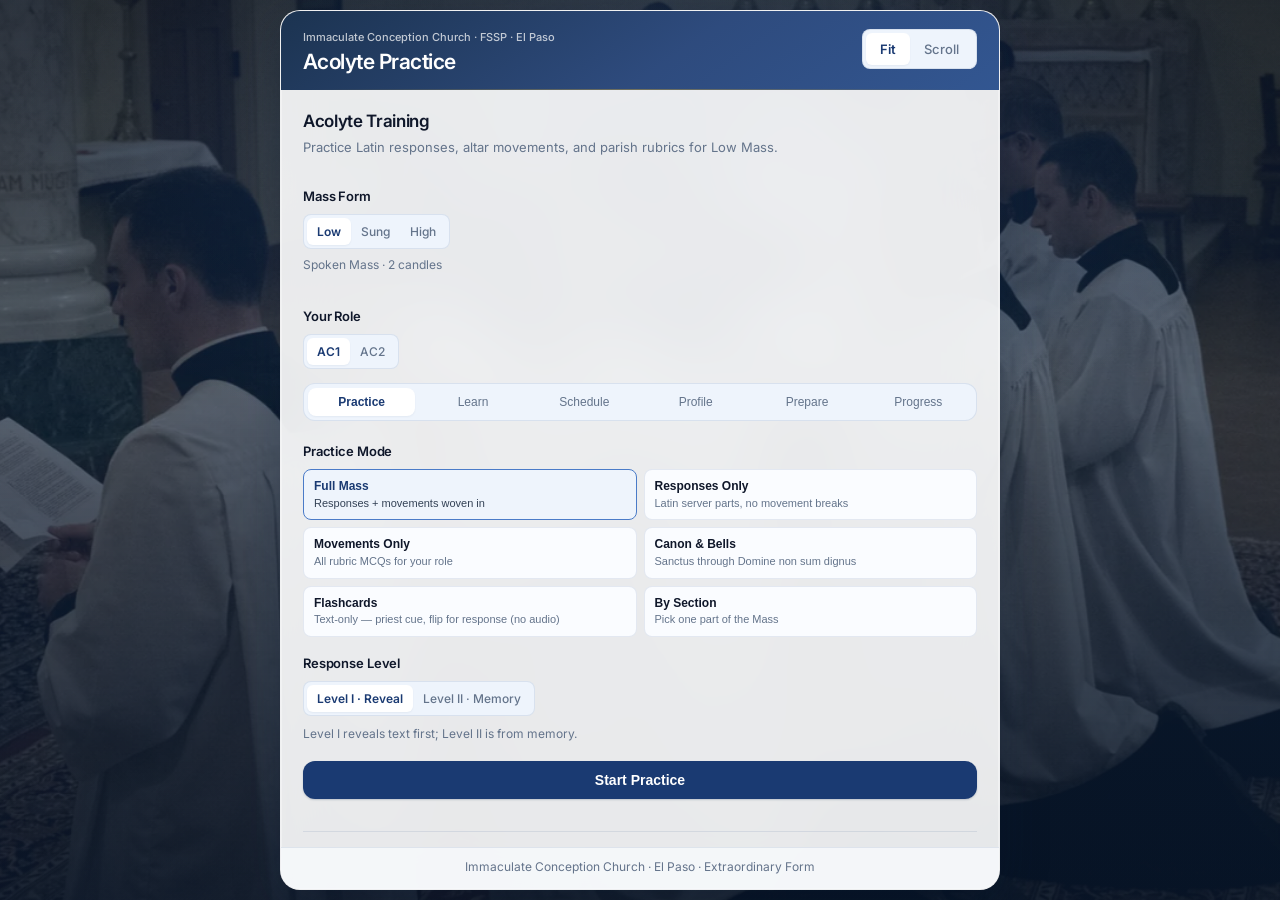
==== commit f5dbec06: "Keep flashcards text-only; move Say it guide to practice Remove pronunciation dictionary from flashc" ====
--- a/index.html
+++ b/index.html
@@ -420,6 +420,12 @@
   }
   .flash-hint-reveal .flash-hint-label{font-size:11px;font-weight:600;text-transform:uppercase;letter-spacing:.04em;color:var(--text-muted);margin-bottom:4px;}
   .flash-hint-reveal .flash-hint-latin{font-family:var(--font-latin);font-size:1.125rem;font-style:italic;}
+  .flash-pronounce-reveal{
+    margin-top:14px;padding:12px 14px;border-radius:var(--radius-sm);text-align:left;max-width:100%;
+    background:rgba(196,160,53,.1);border:1px solid rgba(196,160,53,.35);
+  }
+  .flash-pronounce-reveal .phonetic{font-size:15px;line-height:1.55;color:var(--navy);margin:0;}
+  .flash-pronounce-reveal .flash-pronounce-note{font-size:12px;color:var(--text-muted);margin-top:6px;font-style:italic;}
   .flash-card .main{font-family:var(--font-latin);font-size:1.3125rem;line-height:1.5;max-width:100%;}
 
   .flash-nav{display:flex;justify-content:space-between;align-items:center;margin-top:16px;gap:10px;}
@@ -781,7 +787,7 @@
   {id:'responses', label:'Responses Only', desc:'Latin server parts, no movement breaks'},
   {id:'movements', label:'Movements Only', desc:'All rubric MCQs for your role'},
   {id:'canon', label:'Canon & Bells', desc:'Sanctus through Domine non sum dignus'},
-  {id:'flashcards', label:'Flashcards', desc:'Priest\'s Latin cue → flip for your response'},
+  {id:'flashcards', label:'Flashcards', desc:'Text-only — priest cue, flip for response (no audio)'},
   {id:'section', label:'By Section', desc:'Pick one part of the Mass'}
 ];
 
@@ -862,6 +868,7 @@
   flashIdx: 0,
   flashFlipped: false,
   flashHint: false,
+  showEasyPronunciation: false,
   movementResults: {},
   recordings: {},
   transcripts: {},
@@ -936,6 +943,42 @@
 }
 
 function stripAccents(s){ return s.normalize('NFD').replace(/[\u0300-\u036f]/g,''); }
+function normLatinKey(s){
+  return stripAccents(String(s || '')).toLowerCase()
+    .replace(/\[[^\]]*\]/g, ' ').replace(/\([^)]*\)/g, ' ')
+    .replace(/[.,;:!?'""—–-]/g, ' ').replace(/\s+/g, ' ').trim();
+}
+
+let phoneticLookupCache = null;
+function buildPhoneticLookup(){
+  if(phoneticLookupCache) return phoneticLookupCache;
+  phoneticLookupCache = new Map();
+  const add = (latin, phonetic)=>{
+    if(!latin || !phonetic) return;
+    phoneticLookupCache.set(normLatinKey(latin), phonetic);
+  };
+  for(const [k, v] of Object.entries(O_BRIEN_PHONETICS)) add(k, v);
+  for(const g of GLOSSARY) add(g.latin.replace(/…/g, '').trim(), g.phonetic);
+  return phoneticLookupCache;
+}
+
+function lookupPhoneticPhrase(phrase){
+  const map = buildPhoneticLookup();
+  const key = normLatinKey(phrase);
+  if(map.has(key)) return map.get(key);
+  return '';
+}
+
+function wordsToEasyPronunciation(text){
+  if(typeof O_BRIEN_WORD_PHONETICS === 'undefined') return '';
+  const words = normLatinKey(text).split(' ').filter(Boolean);
+  if(!words.length) return '';
+  return words.map(w=>{
+    if(O_BRIEN_WORD_PHONETICS[w]) return O_BRIEN_WORD_PHONETICS[w];
+    return w;
+  }).join(' ');
+}
+
 function getPhonetic(text){
   if(!text) return '';
   if(O_BRIEN_PHONETICS[text]) return O_BRIEN_PHONETICS[text];
@@ -943,6 +986,25 @@
   for(const [k,v] of Object.entries(O_BRIEN_PHONETICS)){
     if(stripAccents(k) === plain) return v;
   }
+  return lookupPhoneticPhrase(text);
+}
+
+function getPhoneticGuide(text){
+  if(!text) return '';
+  const cleaned = String(text).replace(/\s+/g, ' ').trim();
+  const stripped = cleaned.replace(/\(.*?\)/g, ' ').replace(/\[.*?\]/g, ' ').replace(/\s+/g, ' ').trim();
+  const tryText = stripped || cleaned;
+  let direct = getPhonetic(tryText) || lookupPhoneticPhrase(tryText);
+  if(direct) return direct;
+  const chunks = tryText.split(/\s*(?<=[.;:…])\s*/).map(c=> c.trim()).filter(Boolean);
+  if(chunks.length > 1){
+    const parts = chunks.map(c=> getPhonetic(c) || lookupPhoneticPhrase(c)).filter(Boolean);
+    if(parts.length) return parts.join(' / ');
+  }
+  const wordGuide = wordsToEasyPronunciation(tryText);
+  const rawWords = normLatinKey(tryText).split(' ').filter(Boolean);
+  if(wordGuide && wordGuide.split(' ').length === rawWords.length) return wordGuide;
+  if(wordGuide && wordGuide !== normLatinKey(tryText)) return wordGuide;
   return '';
 }
 function obrienBackBtn(){
@@ -1071,16 +1133,48 @@
   if(!('speechSynthesis' in window)) return;
   availableVoices = window.speechSynthesis.getVoices();
 }
+function isLikelyMicrosoft(){
+  const ua = navigator.userAgent || '';
+  return /Windows NT|Win64|Edg\//i.test(ua);
+}
+function findWillemVoice(){
+  return availableVoices.find(v => /willem/i.test(v.name));
+}
+function pickBrowserVoice(){
+  loadVoices();
+  if(state.voiceURI){
+    const saved = availableVoices.find(v => v.voiceURI === state.voiceURI);
+    if(saved) return saved;
+  }
+  if(isLikelyMicrosoft()){
+    const willem = findWillemVoice();
+    if(willem) return willem;
+  }
+  return availableVoices.find(v => v.lang && v.lang.toLowerCase().startsWith('it'))
+    || availableVoices.find(v => v.default)
+    || availableVoices[0];
+}
+function applyDefaultVoiceIfUnset(){
+  if(lsGet('altar_voiceURI', '')) return;
+  loadVoices();
+  const voice = pickBrowserVoice();
+  if(!voice) return;
+  state.voiceURI = voice.voiceURI;
+  lsSet('altar_voiceURI', voice.voiceURI);
+}
 if('speechSynthesis' in window){
   loadVoices();
-  window.speechSynthesis.onvoiceschanged = loadVoices;
+  window.speechSynthesis.onvoiceschanged = ()=>{
+    loadVoices();
+    applyDefaultVoiceIfUnset();
+  };
+  applyDefaultVoiceIfUnset();
 }
 function speakBrowser(text){
   if(!('speechSynthesis' in window)) return;
   window.speechSynthesis.cancel();
   const u = new SpeechSynthesisUtterance(stripAccents(text));
-  let voice = availableVoices.find(v=>v.voiceURI === state.voiceURI);
-  if(!voice) voice = availableVoices.find(v=>v.lang && v.lang.toLowerCase().startsWith('it')) || availableVoices.find(v=>v.default) || availableVoices[0];
+  const voice = pickBrowserVoice();
   if(voice) u.voice = voice;
   u.rate = 0.82;
   u.pitch = 0.95;
@@ -1129,6 +1223,31 @@
 
 /* ============ SPEECH-TO-TEXT SCORING (server's part) ============ */
 function normToken(w){ return stripAccents(w).toLowerCase().replace(/[^a-z]/g,''); }
+function scoreHeardAgainstExpected(expectedLatin, heardText){
+  if(!heardText || !expectedLatin) return 0;
+  const primary = alignAndScore(expectedLatin, heardText).score;
+  const phonetic = getPhonetic(expectedLatin);
+  if(!phonetic) return primary;
+  const phoneticPlain = phonetic.replace(/[^a-zA-Z'\s-]/g, ' ').replace(/\s+/g, ' ').trim();
+  if(!phoneticPlain) return primary;
+  return Math.max(primary, alignAndScore(phoneticPlain, heardText).score);
+}
+
+function pickBestSpeechAlternative(speechResult, expectedLatin){
+  if(!speechResult || !speechResult.length) return '';
+  let best = speechResult[0].transcript || '';
+  let bestScore = scoreHeardAgainstExpected(expectedLatin, best);
+  for(let a = 1; a < speechResult.length; a++){
+    const t = speechResult[a].transcript || '';
+    const score = scoreHeardAgainstExpected(expectedLatin, t);
+    if(score > bestScore){
+      bestScore = score;
+      best = t;
+    }
+  }
+  return best;
+}
+
 function alignAndScore(correctText, heardText){
   const correctTokens = correctText.replace(/\(.*?\)/g,'').split(/\s+/).filter(Boolean);
   const correctNorm = correctTokens.map(normToken);
@@ -1153,7 +1272,7 @@
   const holder = document.getElementById('compareHolder');
   if(!holder) return;
   if(!transcript){
-    holder.innerHTML = `<div class="compare-note">Speech recognition unavailable or heard nothing — recording saved, but no transcript to compare.</div>`;
+    holder.innerHTML = `<div class="compare-note">Recording saved. Speech recognition did not catch words — try speaking clearly toward the mic, or use Chrome/Edge on desktop. Your audio playback above still works.</div>`;
     return;
   }
   const {score, highlighted} = alignAndScore(s.server, transcript);
@@ -1967,6 +2086,18 @@
   return pool;
 }
 
+function practicePronounceBlock(latinText){
+  if(!state.showEasyPronunciation) return '';
+  const guide = getPhoneticGuide(latinText);
+  const plain = String(latinText || '').replace(/\(.*?\)/g, ' ').replace(/\[.*?\]/g, ' ').replace(/\s+/g, ' ').trim();
+  const wordBuilt = !!(guide && plain && !getPhonetic(plain) && !lookupPhoneticPhrase(plain));
+  return `<div class="flash-pronounce-reveal" style="margin-top:10px;">
+    <div class="flash-hint-label">Easy pronunciation</div>
+    <div class="phonetic">${guide || 'No dictionary entry for this line yet — try the Latin Glossary in Learn.'}</div>
+    ${wordBuilt ? '<div class="flash-pronounce-note">Built word-by-word from the server dictionary.</div>' : ''}
+  </div>`;
+}
+
 function flashFirstTwoWords(latinText){
   const cleaned = (latinText || '').replace(/\(.*?\)/g, ' ').replace(/\s+/g, ' ').trim();
   const words = cleaned.split(' ').filter(Boolean);
@@ -1981,6 +2112,7 @@
   const s = getStep(i);
   const total = steps.length;
   const onPriestSide = !state.flashFlipped;
+  const cardLatin = onPriestSide ? s.priest : s.server;
   const hintWords = flashFirstTwoWords(s.server);
   const hintBtn = onPriestSide
     ? `<button type="button" class="flash-hint-btn${state.flashHint?' active':''}" id="flashHintBtn" aria-label="Show first words of response" title="Hint: first two words">💡</button>`
@@ -1994,13 +2126,13 @@
   app.innerHTML = `
     <div class="flash-view"><div class="missal">
       <h2>Flashcards</h2>
-      <p style="font-size:14px; color:var(--ink-soft);">${state.flashIdx+1} of ${total} · ${s.section}</p>
+      <p style="font-size:14px; color:var(--ink-soft);">${state.flashIdx+1} of ${total} · ${s.section} · text only (no mic or speaker)</p>
       <div class="flash-card" id="flashCard">
         <div class="flash-card-head">
           <div class="hint">${onPriestSide ? 'Latin — priest\'s line · tap card to flip' : 'Latin — your response · tap to flip back'}</div>
           ${hintBtn}
         </div>
-        <div class="main latin">${onPriestSide ? s.priest : s.server}</div>
+        <div class="main latin">${cardLatin}</div>
         ${hintReveal}
       </div>
       <div class="flash-nav">
@@ -2098,10 +2230,10 @@
       holder.innerHTML = `
         <label class="field-label">Voice</label>
         <select class="text-input" id="voiceSelect">
-          <option value="">Auto (Italian-leaning, best default)</option>
+          <option value="">Auto (Willem on Windows, else Italian)</option>
           ${voiceOptions}
         </select>
-        <div class="settings-note">Your browser's available voices vary by device. Italian voices tend to sound closest to ecclesiastical Latin.</div>`;
+        <div class="settings-note">On Microsoft Windows/Edge, Auto selects <strong>Willem</strong> when installed. Other devices fall back to an Italian voice for Latin priest lines.</div>`;
       document.getElementById('voiceSelect').onchange = (e)=>{ state.voiceURI = e.target.value; localStorage.setItem('altar_voiceURI', state.voiceURI); };
     } else if(state.priestMode === 'custom'){
       holder.innerHTML = `<div class="settings-note">Read every priest's line aloud once, in your own voice — use the "Record the Priest" button on the main screen. Those recordings will play back during practice instead of a synthetic voice.</div>`;
@@ -2235,6 +2367,7 @@
   app.innerHTML = `
     <div class="controls">
       <button class="toggle-link ${state.showTranslation?'active':''}" id="transToggle">English</button>
+      <button class="toggle-link ${state.showEasyPronunciation?'active':''}" id="pronounceToggle">Say it</button>
       <button class="toggle-link" id="settingsLink">Voice</button>
     </div>
     <div class="missal-wrap">
@@ -2247,6 +2380,7 @@
           <div class="role"><span class="dot"></span>Priest</div>
           <div class="latin">${s.priest}${s.varies ? '<span class="varies-tag">varies by day</span>' : ''}</div>
           ${state.showTranslation ? `<div class="translation">${s.priestT}</div>` : ''}
+          ${practicePronounceBlock(s.priest)}
           <div class="hear-row">
             <button class="hear-btn" id="hearBtn">Hear the Priest</button>
             <span class="voice-note" id="hearStatus"></span>
@@ -2255,7 +2389,7 @@
         <div class="block server-block">
           <div class="role"><span class="dot"></span>${label}</div>
           <div class="latin">${s.server}</div>
-          ${getPhonetic(s.server) ? `<div class="phonetic">${getPhonetic(s.server)}</div>` : ''}
+          ${practicePronounceBlock(s.server)}
           ${state.showTranslation ? `<div class="translation">${s.serverT}</div>` : ''}
           ${s.note ? `<div class="translation" style="font-style:italic;">${s.note}</div>` : ''}
           <div class="compare-box" style="margin-top:12px;">
@@ -2268,6 +2402,7 @@
   `;
 
   document.getElementById('transToggle').onclick = ()=>{ state.showTranslation = !state.showTranslation; renderInfoPrayerStep(); };
+  document.getElementById('pronounceToggle').onclick = ()=>{ state.showEasyPronunciation = !state.showEasyPronunciation; renderInfoPrayerStep(); };
   document.getElementById('settingsLink').onclick = ()=>{ state.view='settings'; render(); };
   document.getElementById('hearBtn').onclick = ()=> playPriestLine(i, document.getElementById('hearStatus'));
   wireNav(seqPos);
@@ -2286,6 +2421,7 @@
         <button data-lvl="2" class="${state.level==='2'?'active':''}">Level II · Memory</button>
       </div>
       <button class="toggle-link ${state.showTranslation?'active':''}" id="transToggle">English</button>
+      <button class="toggle-link ${state.showEasyPronunciation?'active':''}" id="pronounceToggle">Say it</button>
       <button class="toggle-link" id="settingsLink">Voice</button>
     </div>
     <div class="missal-wrap">
@@ -2299,6 +2435,7 @@
           <div class="role"><span class="dot"></span>Priest</div>
           <div class="latin">${s.priest}${s.varies ? '<span class="varies-tag">varies by day</span>' : ''}</div>
           ${state.showTranslation ? `<div class="translation">${s.priestT}</div>` : ''}
+          ${practicePronounceBlock(s.priest)}
           <div class="hear-row">
             <button class="hear-btn" id="hearBtn">Hear the Priest</button>
             <span class="voice-note" id="hearStatus"></span>
@@ -2308,6 +2445,7 @@
         <div class="block server-block">
           <div class="role"><span class="dot"></span>Your Response</div>
           <div id="serverArea"></div>
+          ${practicePronounceBlock(s.server)}
 
           <div class="record-row">
             <button class="rec-btn" id="recBtn" disabled>
@@ -2327,6 +2465,7 @@
   `;
 
   document.getElementById('transToggle').onclick = ()=>{ state.showTranslation = !state.showTranslation; renderPrayerStep(); };
+  document.getElementById('pronounceToggle').onclick = ()=>{ state.showEasyPronunciation = !state.showEasyPronunciation; renderPrayerStep(); };
   document.getElementById('settingsLink').onclick = ()=>{ state.view='settings'; render(); };
   app.querySelectorAll('.seg button').forEach(b=>{
     b.onclick = ()=>{ state.level = b.dataset.lvl; localStorage.setItem('altar_level', state.level); renderPrayerStep(); };
@@ -2337,7 +2476,9 @@
   setupServerArea(i, s);
   setupRecorder(i);
 
-  setTimeout(()=>playPriestLine(i, document.getElementById('hearStatus')), 250);
+  if(state.view === 'practice' && state.sequence[state.step]?.type === 'prayer'){
+    setTimeout(()=>playPriestLine(i, document.getElementById('hearStatus')), 250);
+  }
 }
 
 function renderMovementStep(){
@@ -2420,7 +2561,6 @@
       <div class="reveal-wrap">
         <div class="reveal-bar"><div class="reveal-bar-fill" id="revealFill"></div></div>
         <div class="latin" id="revealText">${s.server}</div>
-        ${getPhonetic(s.server) ? `<div class="phonetic">${getPhonetic(s.server)}</div>` : ''}
       </div>`;
     const fill = document.getElementById('revealFill');
     fill.style.animation = 'shrink 5s linear forwards';
@@ -2438,8 +2578,19 @@
 }
 
 let mediaRecorder, chunks=[], recTimerInterval, recSeconds=0, currentStream;
-let recognition, recognizedText='';
+let recognition, recognizedText='', lastInterimText='';
 const SpeechRec = window.SpeechRecognition || window.webkitSpeechRecognition;
+
+function speechRecognitionLang(){
+  if(isLikelyMicrosoft() && findWillemVoice()) return 'it-IT';
+  return 'it-IT';
+}
+
+function stopActiveRecognition(){
+  if(!recognition) return;
+  try{ recognition.stop(); }catch(e){}
+  try{ recognition.abort(); }catch(e){}
+}
 
 function setupRecorder(i){
   const recBtn = document.getElementById('recBtn');
@@ -2447,6 +2598,7 @@
   const timerEl = document.getElementById('timer');
   const playbackHolder = document.getElementById('playbackHolder');
   const statusChip = document.getElementById('statusChip');
+  const expectedLatin = getStep(i).server;
 
   if(state.recordings[i]){
     playbackHolder.innerHTML = `<audio controls src="${state.recordings[i].url}"></audio>`;
@@ -2460,10 +2612,19 @@
       return;
     }
     try{
-      const stream = await navigator.mediaDevices.getUserMedia({audio:true});
+      stopActiveRecognition();
+      const stream = await navigator.mediaDevices.getUserMedia({
+        audio: {
+          channelCount: 1,
+          echoCancellation: true,
+          noiseSuppression: false,
+          autoGainControl: true
+        }
+      });
       currentStream = stream;
       chunks = [];
       recognizedText = '';
+      lastInterimText = '';
       document.getElementById('compareHolder').innerHTML = '';
       mediaRecorder = new MediaRecorder(stream);
       mediaRecorder.ondataavailable = e => chunks.push(e.data);
@@ -2474,45 +2635,64 @@
         playbackHolder.innerHTML = `<audio controls src="${url}"></audio>`;
         recBtn.classList.remove('recording');
         recLabel.textContent = 'Re-record';
-        statusChip.textContent = 'Saved';
+        statusChip.textContent = 'Processing speech…';
         clearInterval(recTimerInterval);
         timerEl.textContent = '';
         currentStream.getTracks().forEach(t=>t.stop());
         document.querySelectorAll('.dots span')[i]?.classList.add('done');
         const finalize = ()=>{
-          state.transcripts[i] = recognizedText.trim();
+          let text = recognizedText.trim();
+          if(!text) text = lastInterimText.trim();
+          state.transcripts[i] = text;
+          statusChip.textContent = text ? 'Saved' : 'Saved (no transcript)';
           renderComparison(i, state.transcripts[i]);
         };
         if(recognition){
           let done = false;
-          const finish = ()=>{ if(!done){ done=true; finalize(); } };
+          const finish = ()=>{
+            if(done) return;
+            done = true;
+            finalize();
+          };
           recognition.onend = finish;
           try{ recognition.stop(); }catch(e){ finish(); }
-          setTimeout(finish, 1200);
+          setTimeout(finish, 2400);
         } else {
           finalize();
         }
       };
-      mediaRecorder.start();
 
       if(SpeechRec){
         recognition = new SpeechRec();
-        recognition.lang = 'it-IT';
+        recognition.lang = speechRecognitionLang();
         recognition.continuous = true;
         recognition.interimResults = true;
+        recognition.maxAlternatives = 5;
         recognition.onresult = (e)=>{
-          for(let r= e.resultIndex; r < e.results.length; r++){
-            if(e.results[r].isFinal) recognizedText += e.results[r][0].transcript + ' ';
+          for(let r = e.resultIndex; r < e.results.length; r++){
+            const result = e.results[r];
+            const chunk = pickBestSpeechAlternative(result, expectedLatin);
+            if(result.isFinal) recognizedText += chunk + ' ';
+            else lastInterimText = chunk;
+          }
+          if(lastInterimText && statusChip){
+            statusChip.textContent = 'Hearing: ' + lastInterimText.slice(0, 48) + (lastInterimText.length > 48 ? '…' : '');
           }
         };
-        recognition.onerror = ()=>{};
-        try{ recognition.start(); }catch(e){}
+        recognition.onerror = (ev)=>{
+          if(ev.error === 'no-speech' && statusChip) statusChip.textContent = 'No speech detected — speak up';
+          else if(ev.error === 'not-allowed' && statusChip) statusChip.textContent = 'Mic blocked for speech recognition';
+        };
+        try{ recognition.start(); }catch(e){ recognition = null; }
       }
+
+      mediaRecorder.start(250);
 
       recBtn.classList.add('recording');
       recLabel.textContent = 'Stop';
       recSeconds = 0;
       timerEl.textContent = '0:00';
+      statusChip.textContent = 'Listening…';
       recTimerInterval = setInterval(()=>{
         recSeconds++;
         const m = Math.floor(recSeconds/60), sec = String(recSeconds%60).padStart(2,'0');
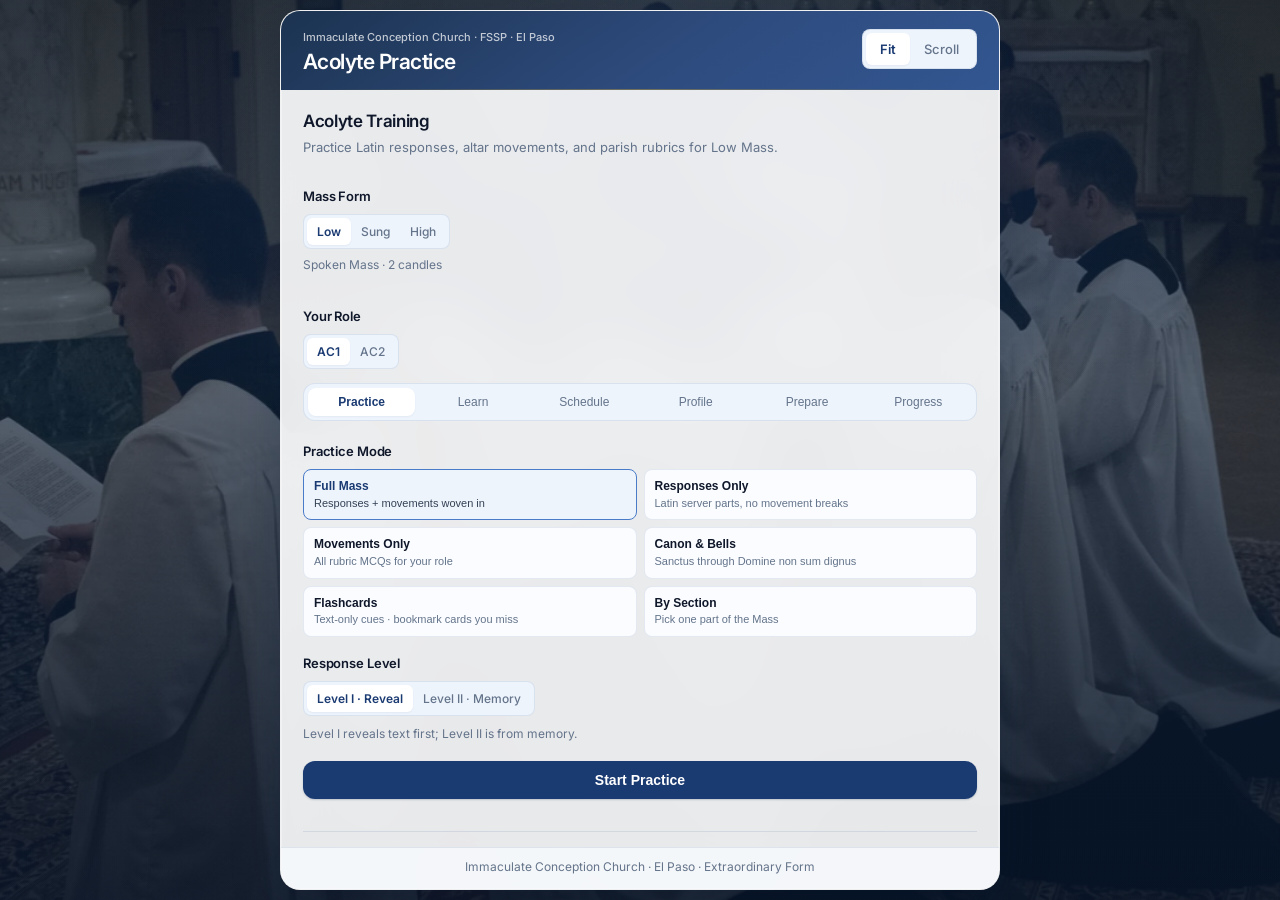
==== commit 84f846db: "Flashcards: bookmark missed cards and review filter Save step bookmarks in localStorage, toggle with" ====
--- a/index.html
+++ b/index.html
@@ -414,6 +414,10 @@
   .flash-hint-btn:hover{background:var(--gold-subtle, rgba(201,162,39,.12));border-color:var(--gold);}
   .flash-hint-btn.active{background:var(--gold-subtle, rgba(201,162,39,.18));border-color:var(--gold);box-shadow:0 0 0 2px rgba(201,162,39,.25);}
   .flash-hint-btn:active{transform:scale(.94);}
+  .flash-hint-btn.flash-bookmark-btn.active{background:rgba(196,160,53,.22);border-color:var(--gold);box-shadow:0 0 0 2px rgba(196,160,53,.3);}
+  .flash-toolbar{display:flex;flex-wrap:wrap;gap:8px;justify-content:center;margin:0 0 12px;}
+  .flash-toolbar .mini-btn{font-size:13px;padding:8px 12px;}
+  .flash-toolbar .mini-btn.active{background:var(--blue-subtle);border-color:var(--blue);color:var(--navy);}
   .flash-hint-reveal{
     margin-top:14px;padding:10px 14px;border-radius:var(--radius-sm);
     background:var(--blue-subtle);border:1px dashed rgba(74,123,200,.35);font-size:14px;color:var(--navy);max-width:100%;
@@ -787,7 +791,7 @@
   {id:'responses', label:'Responses Only', desc:'Latin server parts, no movement breaks'},
   {id:'movements', label:'Movements Only', desc:'All rubric MCQs for your role'},
   {id:'canon', label:'Canon & Bells', desc:'Sanctus through Domine non sum dignus'},
-  {id:'flashcards', label:'Flashcards', desc:'Text-only — priest cue, flip for response (no audio)'},
+  {id:'flashcards', label:'Flashcards', desc:'Text-only cues · bookmark cards you miss'},
   {id:'section', label:'By Section', desc:'Pick one part of the Mass'}
 ];
 
@@ -868,6 +872,7 @@
   flashIdx: 0,
   flashFlipped: false,
   flashHint: false,
+  flashBookmarksOnly: lsGet('altar_flashBookmarksOnly', '0') === '1',
   showEasyPronunciation: false,
   movementResults: {},
   recordings: {},
@@ -2080,9 +2085,32 @@
 }
 
 /* ============ FLASHCARDS ============ */
+function getFlashBookmarkSet(){
+  return new Set(lsGetJSON('altar_flashBookmarks', []));
+}
+function isFlashBookmarked(stepIdx){
+  return getFlashBookmarkSet().has(stepIdx);
+}
+function toggleFlashBookmark(stepIdx){
+  const set = getFlashBookmarkSet();
+  if(set.has(stepIdx)) set.delete(stepIdx);
+  else set.add(stepIdx);
+  lsSetJSON('altar_flashBookmarks', [...set].sort((a, b)=> a - b));
+}
+function clearFlashBookmarks(){
+  lsSetJSON('altar_flashBookmarks', []);
+  state.flashIdx = 0;
+  state.flashBookmarksOnly = false;
+  lsSet('altar_flashBookmarksOnly', '0');
+}
+
 function getFlashSteps(){
-  const pool = STEPS.map((_,i)=>i).filter(isServerResponseStep);
-  if(state.sectionRange) return pool.filter(i=> inSection(i, state.sectionRange));
+  let pool = STEPS.map((_,i)=>i).filter(isServerResponseStep);
+  if(state.sectionRange) pool = pool.filter(i=> inSection(i, state.sectionRange));
+  if(state.flashBookmarksOnly){
+    const marks = getFlashBookmarkSet();
+    pool = pool.filter(i=> marks.has(i));
+  }
   return pool;
 }
 
@@ -2107,16 +2135,40 @@
 }
 
 function renderFlashcards(){
+  const bookmarkCount = getFlashBookmarkSet().size;
   const steps = getFlashSteps();
+  if(!steps.length){
+    app.innerHTML = `
+      <div class="flash-view"><div class="missal">
+        <h2>Flashcards</h2>
+        <p style="font-size:15px;">${state.flashBookmarksOnly ? 'No bookmarked cards yet. Flip a card and tap the bookmark when you miss a response.' : 'No cards in this set.'}</p>
+        <div class="flash-toolbar" style="margin-top:16px;">
+          ${state.flashBookmarksOnly ? `<button class="mini-btn" id="flashShowAll">All cards</button>` : ''}
+          <button class="begin-btn ghost" id="flashBack">← Home</button>
+        </div>
+      </div></div>`;
+    const showAll = document.getElementById('flashShowAll');
+    if(showAll) showAll.onclick = ()=>{
+      state.flashBookmarksOnly = false;
+      lsSet('altar_flashBookmarksOnly', '0');
+      state.flashIdx = 0;
+      renderFlashcards();
+    };
+    document.getElementById('flashBack').onclick = goHome;
+    return;
+  }
+  if(state.flashIdx >= steps.length) state.flashIdx = steps.length - 1;
   const i = steps[state.flashIdx];
   const s = getStep(i);
   const total = steps.length;
+  const bookmarked = isFlashBookmarked(i);
   const onPriestSide = !state.flashFlipped;
   const cardLatin = onPriestSide ? s.priest : s.server;
   const hintWords = flashFirstTwoWords(s.server);
   const hintBtn = onPriestSide
     ? `<button type="button" class="flash-hint-btn${state.flashHint?' active':''}" id="flashHintBtn" aria-label="Show first words of response" title="Hint: first two words">💡</button>`
     : '';
+  const bookmarkBtn = `<button type="button" class="flash-hint-btn flash-bookmark-btn${bookmarked?' active':''}" id="flashBookmarkBtn" aria-label="${bookmarked?'Remove bookmark':'Bookmark to review later'}" title="${bookmarked?'Bookmarked — tap to remove':'Bookmark ones you missed'}">🔖</button>`;
   const hintReveal = onPriestSide && state.flashHint
     ? `<div class="flash-hint-reveal" id="flashHintReveal">
         <div class="flash-hint-label">Response starts with</div>
@@ -2126,11 +2178,15 @@
   app.innerHTML = `
     <div class="flash-view"><div class="missal">
       <h2>Flashcards</h2>
+      <div class="flash-toolbar">
+        <button type="button" class="mini-btn${state.flashBookmarksOnly?' active':''}" id="flashFilterBookmarks">Bookmarked only (${bookmarkCount})</button>
+        ${bookmarkCount ? `<button type="button" class="mini-btn ghost" id="flashClearBookmarks">Clear all</button>` : ''}
+      </div>
       <p style="font-size:14px; color:var(--ink-soft);">${state.flashIdx+1} of ${total} · ${s.section} · text only (no mic or speaker)</p>
       <div class="flash-card" id="flashCard">
         <div class="flash-card-head">
           <div class="hint">${onPriestSide ? 'Latin — priest\'s line · tap card to flip' : 'Latin — your response · tap to flip back'}</div>
-          ${hintBtn}
+          <div style="display:flex;gap:8px;">${hintBtn}${bookmarkBtn}</div>
         </div>
         <div class="main latin">${cardLatin}</div>
         ${hintReveal}
@@ -2151,6 +2207,26 @@
     hintBtnEl.onclick = (e)=>{
       e.stopPropagation();
       state.flashHint = !state.flashHint;
+      renderFlashcards();
+    };
+  }
+  document.getElementById('flashBookmarkBtn').onclick = (e)=>{
+    e.stopPropagation();
+    toggleFlashBookmark(i);
+    renderFlashcards();
+  };
+  document.getElementById('flashFilterBookmarks').onclick = ()=>{
+    state.flashBookmarksOnly = !state.flashBookmarksOnly;
+    lsSet('altar_flashBookmarksOnly', state.flashBookmarksOnly ? '1' : '0');
+    state.flashIdx = 0;
+    state.flashFlipped = false;
+    state.flashHint = false;
+    renderFlashcards();
+  };
+  const clearBtn = document.getElementById('flashClearBookmarks');
+  if(clearBtn){
+    clearBtn.onclick = ()=>{
+      if(confirm('Remove all flashcard bookmarks?')) clearFlashBookmarks();
       renderFlashcards();
     };
   }
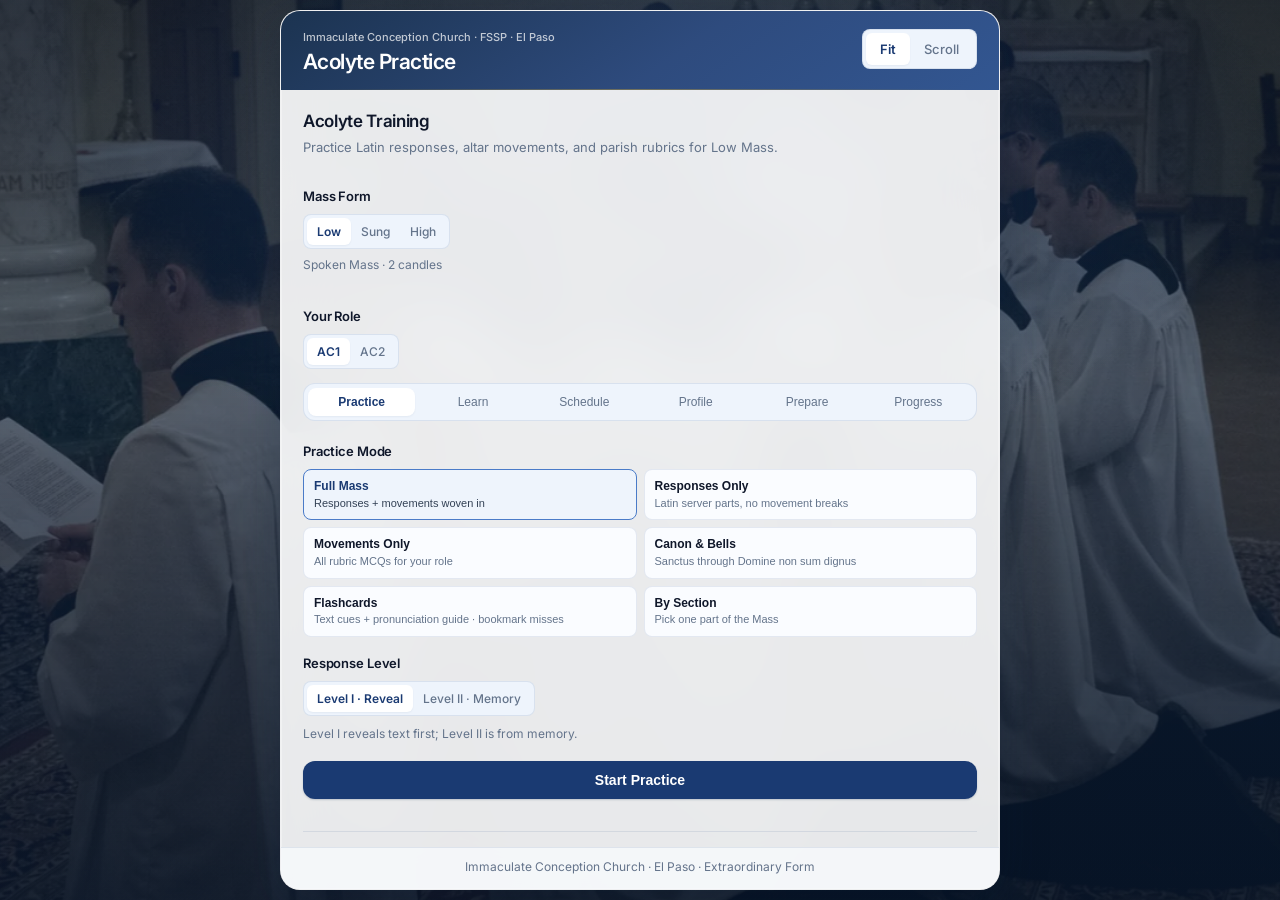
==== commit 3dceea33: "Flashcards: restore text-only easy pronunciation (📖) Flashcards stay without mic or TTS; the 📖 butto" ====
--- a/index.html
+++ b/index.html
@@ -791,7 +791,7 @@
   {id:'responses', label:'Responses Only', desc:'Latin server parts, no movement breaks'},
   {id:'movements', label:'Movements Only', desc:'All rubric MCQs for your role'},
   {id:'canon', label:'Canon & Bells', desc:'Sanctus through Domine non sum dignus'},
-  {id:'flashcards', label:'Flashcards', desc:'Text-only cues · bookmark cards you miss'},
+  {id:'flashcards', label:'Flashcards', desc:'Text cues + pronunciation guide · bookmark misses'},
   {id:'section', label:'By Section', desc:'Pick one part of the Mass'}
 ];
 
@@ -872,6 +872,7 @@
   flashIdx: 0,
   flashFlipped: false,
   flashHint: false,
+  flashPronounce: false,
   flashBookmarksOnly: lsGet('altar_flashBookmarksOnly', '0') === '1',
   showEasyPronunciation: false,
   movementResults: {},
@@ -1105,6 +1106,7 @@
     state.flashIdx = 0;
     state.flashFlipped = false;
     state.flashHint = false;
+    state.flashPronounce = false;
     render();
     return;
   }
@@ -2169,10 +2171,21 @@
     ? `<button type="button" class="flash-hint-btn${state.flashHint?' active':''}" id="flashHintBtn" aria-label="Show first words of response" title="Hint: first two words">💡</button>`
     : '';
   const bookmarkBtn = `<button type="button" class="flash-hint-btn flash-bookmark-btn${bookmarked?' active':''}" id="flashBookmarkBtn" aria-label="${bookmarked?'Remove bookmark':'Bookmark to review later'}" title="${bookmarked?'Bookmarked — tap to remove':'Bookmark ones you missed'}">🔖</button>`;
+  const plainCardLatin = cardLatin.replace(/\(.*?\)/g, ' ').replace(/\[.*?\]/g, ' ').replace(/\s+/g, ' ').trim();
+  const pronounceGuide = getPhoneticGuide(cardLatin);
+  const pronounceIsWordBuilt = !!(pronounceGuide && plainCardLatin && !getPhonetic(plainCardLatin) && !lookupPhoneticPhrase(plainCardLatin));
+  const pronounceBtn = `<button type="button" class="flash-hint-btn${state.flashPronounce?' active':''}" id="flashPronounceBtn" aria-label="Easy pronunciation (text)" title="Easy pronunciation — text only">📖</button>`;
   const hintReveal = onPriestSide && state.flashHint
     ? `<div class="flash-hint-reveal" id="flashHintReveal">
         <div class="flash-hint-label">Response starts with</div>
         <div class="flash-hint-latin">${hintWords}</div>
+      </div>`
+    : '';
+  const pronounceReveal = state.flashPronounce
+    ? `<div class="flash-pronounce-reveal" id="flashPronounceReveal">
+        <div class="flash-hint-label">Easy pronunciation</div>
+        <div class="phonetic">${pronounceGuide || 'No dictionary entry for this line yet — try the Latin Glossary in Learn.'}</div>
+        ${pronounceIsWordBuilt ? '<div class="flash-pronounce-note">Built word-by-word from the server dictionary.</div>' : ''}
       </div>`
     : '';
   app.innerHTML = `
@@ -2182,14 +2195,15 @@
         <button type="button" class="mini-btn${state.flashBookmarksOnly?' active':''}" id="flashFilterBookmarks">Bookmarked only (${bookmarkCount})</button>
         ${bookmarkCount ? `<button type="button" class="mini-btn ghost" id="flashClearBookmarks">Clear all</button>` : ''}
       </div>
-      <p style="font-size:14px; color:var(--ink-soft);">${state.flashIdx+1} of ${total} · ${s.section} · text only (no mic or speaker)</p>
+      <p style="font-size:14px; color:var(--ink-soft);">${state.flashIdx+1} of ${total} · ${s.section} · no mic or speaker · 📖 = text pronunciation</p>
       <div class="flash-card" id="flashCard">
         <div class="flash-card-head">
           <div class="hint">${onPriestSide ? 'Latin — priest\'s line · tap card to flip' : 'Latin — your response · tap to flip back'}</div>
-          <div style="display:flex;gap:8px;">${hintBtn}${bookmarkBtn}</div>
+          <div style="display:flex;gap:8px;">${hintBtn}${pronounceBtn}${bookmarkBtn}</div>
         </div>
         <div class="main latin">${cardLatin}</div>
         ${hintReveal}
+        ${pronounceReveal}
       </div>
       <div class="flash-nav">
         <button class="nav-btn" id="flashPrev" ${state.flashIdx===0?'disabled':''}>← Prev</button>
@@ -2215,12 +2229,18 @@
     toggleFlashBookmark(i);
     renderFlashcards();
   };
+  document.getElementById('flashPronounceBtn').onclick = (e)=>{
+    e.stopPropagation();
+    state.flashPronounce = !state.flashPronounce;
+    renderFlashcards();
+  };
   document.getElementById('flashFilterBookmarks').onclick = ()=>{
     state.flashBookmarksOnly = !state.flashBookmarksOnly;
     lsSet('altar_flashBookmarksOnly', state.flashBookmarksOnly ? '1' : '0');
     state.flashIdx = 0;
     state.flashFlipped = false;
     state.flashHint = false;
+    state.flashPronounce = false;
     renderFlashcards();
   };
   const clearBtn = document.getElementById('flashClearBookmarks');
@@ -2235,6 +2255,7 @@
       state.flashIdx--;
       state.flashFlipped = false;
       state.flashHint = false;
+      state.flashPronounce = false;
       renderFlashcards();
     }
   };
@@ -2243,6 +2264,7 @@
       state.flashIdx++;
       state.flashFlipped = false;
       state.flashHint = false;
+      state.flashPronounce = false;
       renderFlashcards();
     }
     else { goHome(); }
